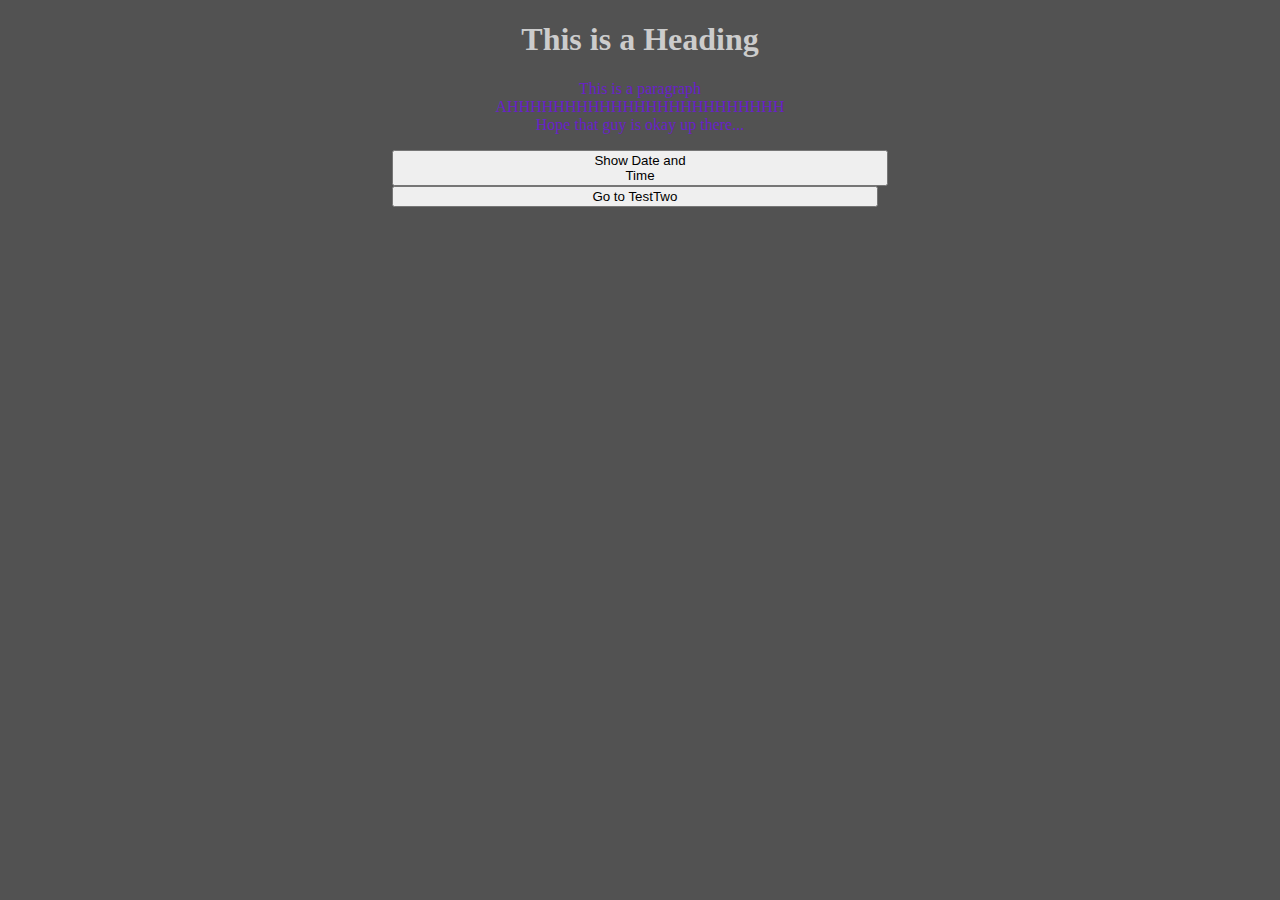
==== index.html @ 92cda499 "Add files via upload" ====
<!DOCTYPE html>
<html lang="en">
<head>

    <script>
        function showDateTime() {
            const currentDateTime = new Date();
            alert("Current Date and Time: " + currentDateTime.toLocaleString());
        }
    </script>

    <style>
        p{
            color: rgb(105, 33, 201);
            text-align: center;
        }
        h1{
            text-align: center;
            color: rgb(204, 204, 204);
        }
        body{
            padding-left: 30%;
            padding-right: 30%;
        }
        button{
            padding-left: 40%;
            padding-right: 40%;
        }
    </style>

    <meta charset="UTF-8">
    <meta name="viewport" content="width=device-width, initial-scale=1.0">
    <title>Home Page</title>
</head>
<body style="background-color: rgb(82, 82, 82);">
    <h1>This is a Heading</h1>
    <p>This is a paragraph<br>AHHHHHHHHHHHHHHHHHHHHHHHH<br>Hope that guy is okay up there...</p>

    <button onclick="showDateTime()">Show Date and Time</button>

    <button onclick="location.href='./aboutMe'">Go to TestTwo</button>
</body>
</html>
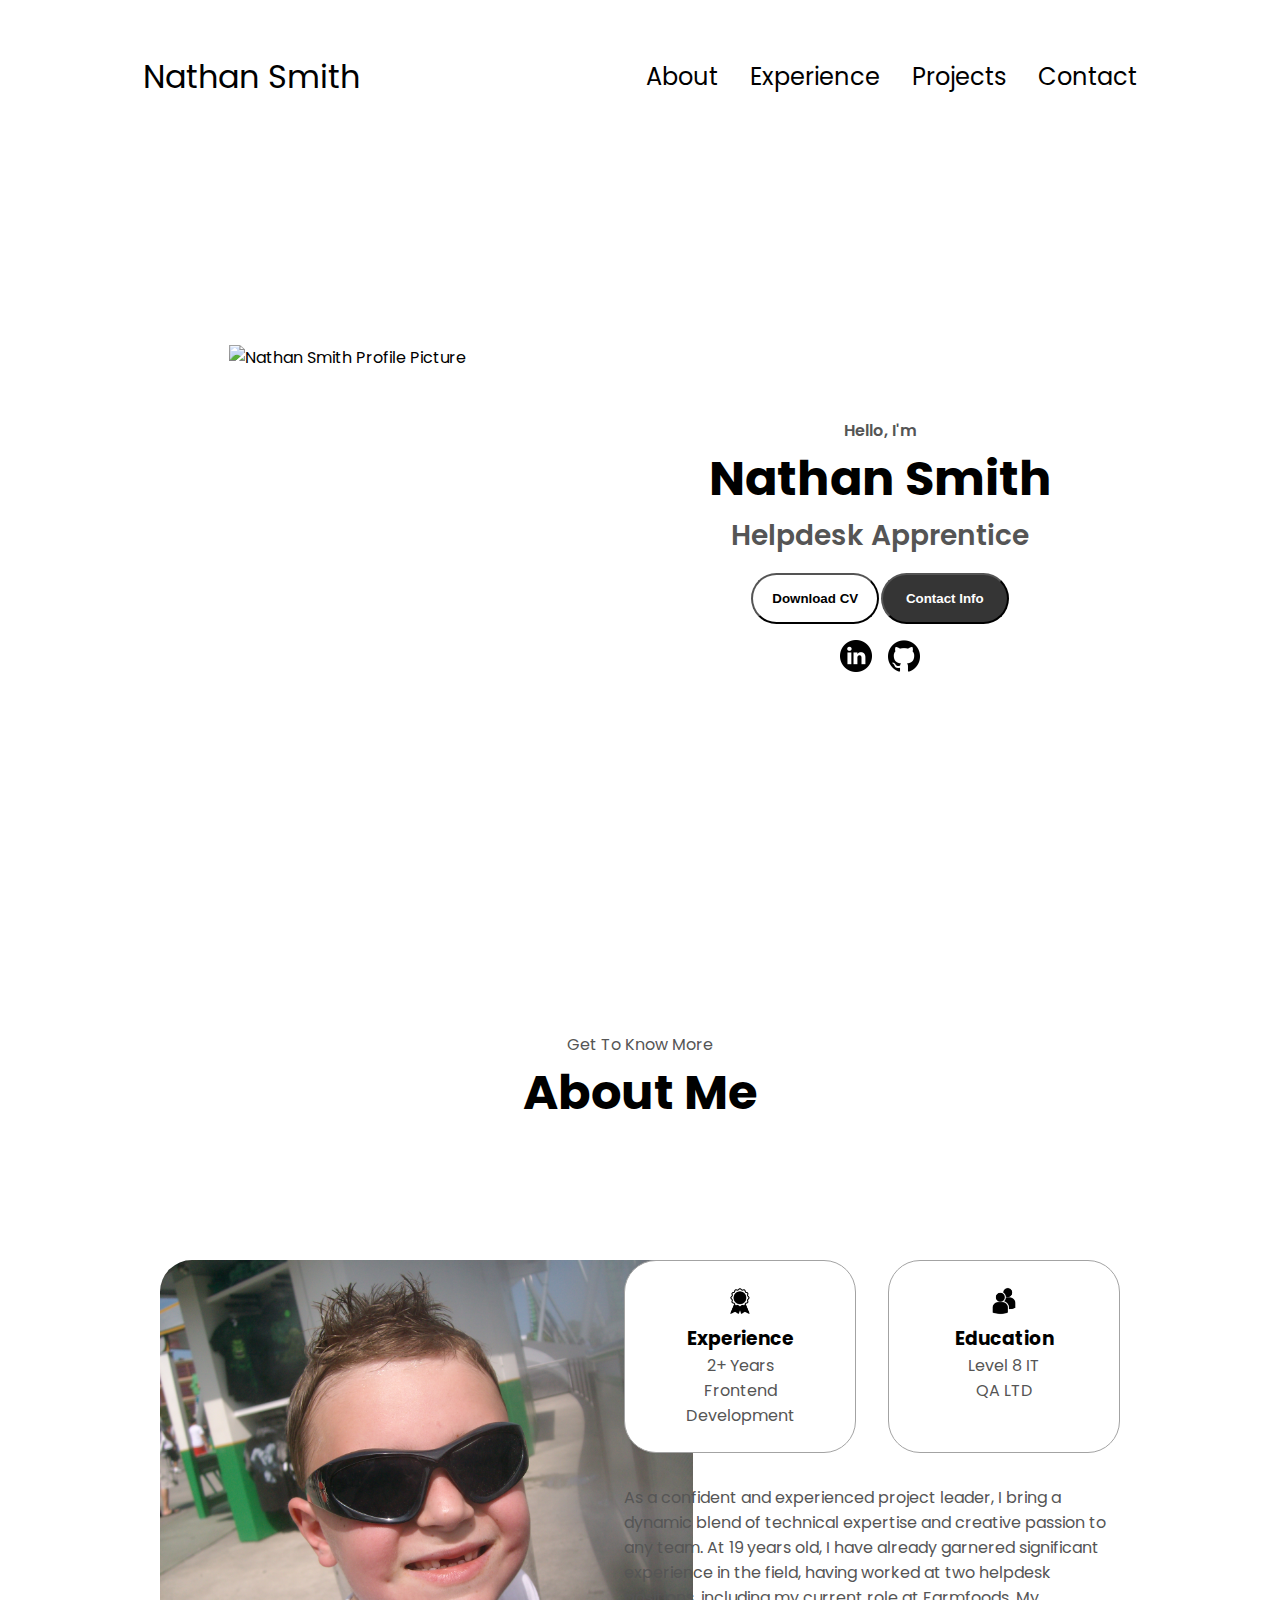
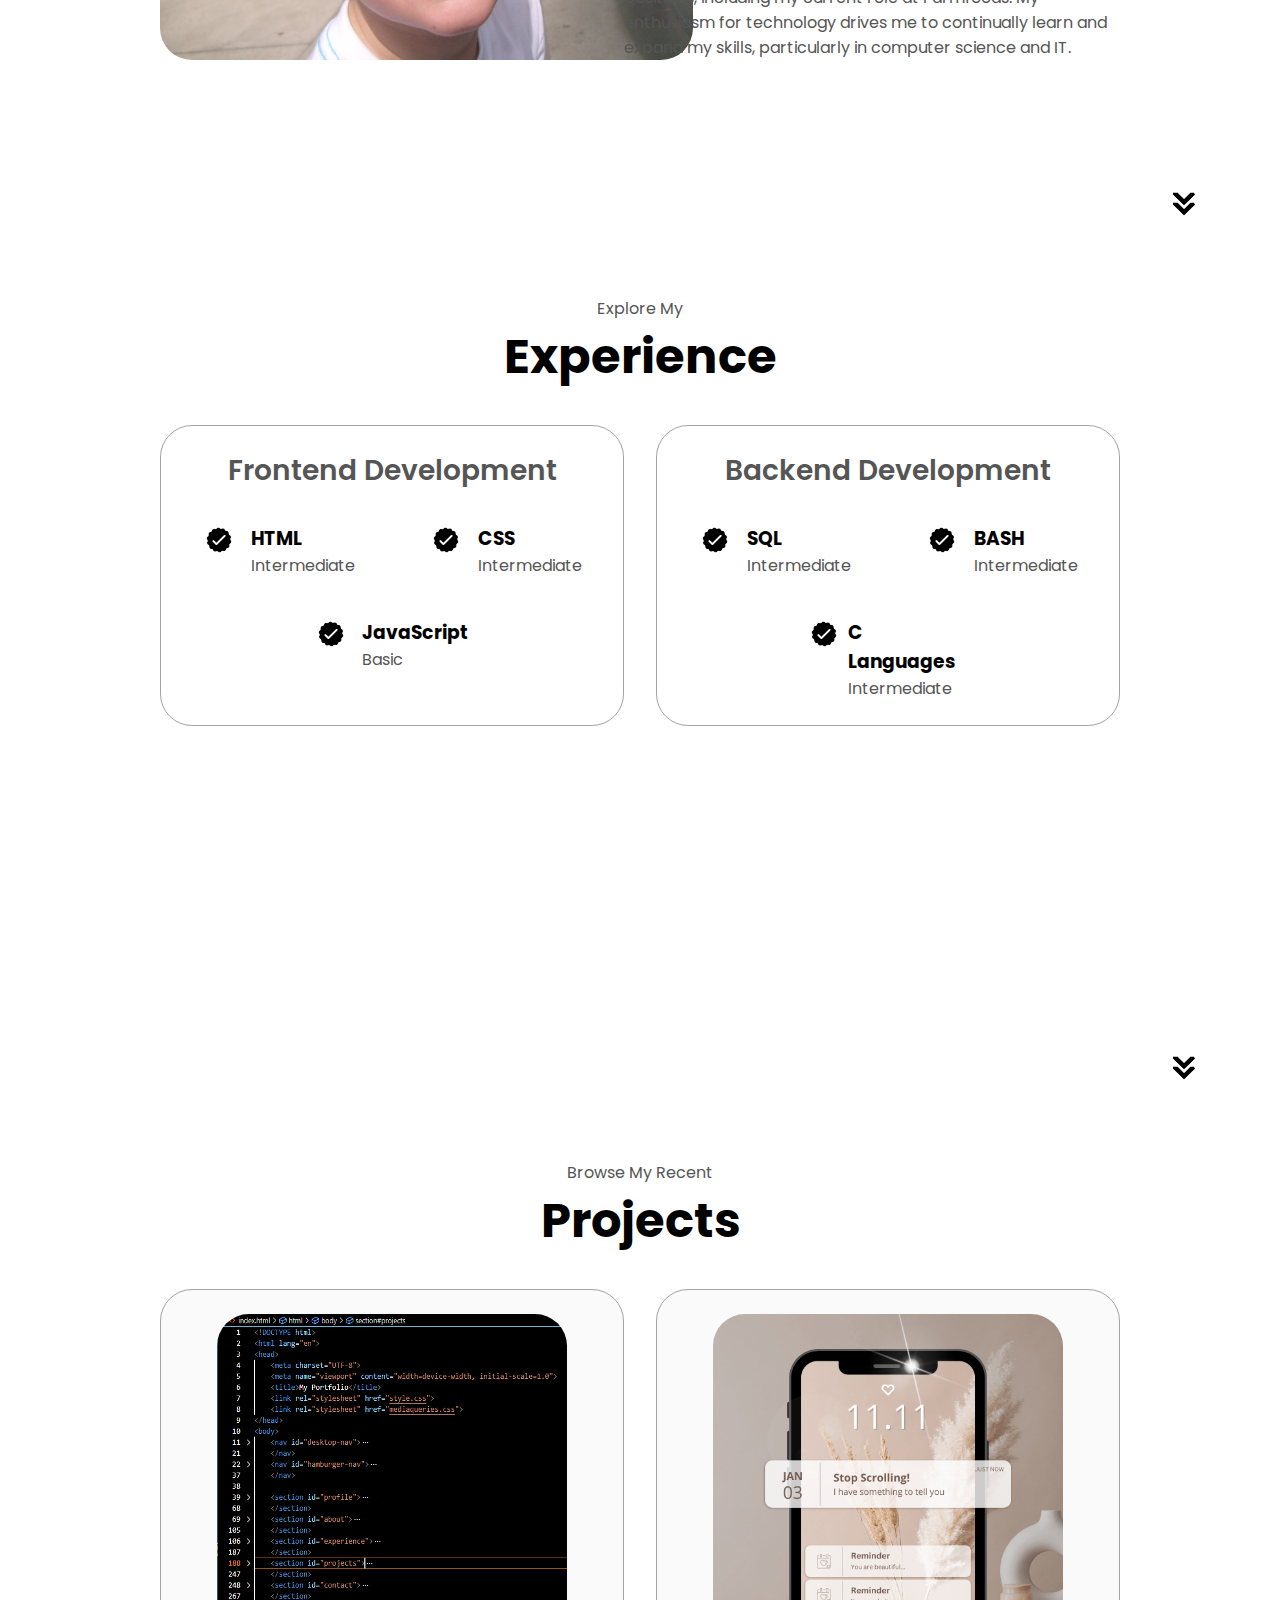
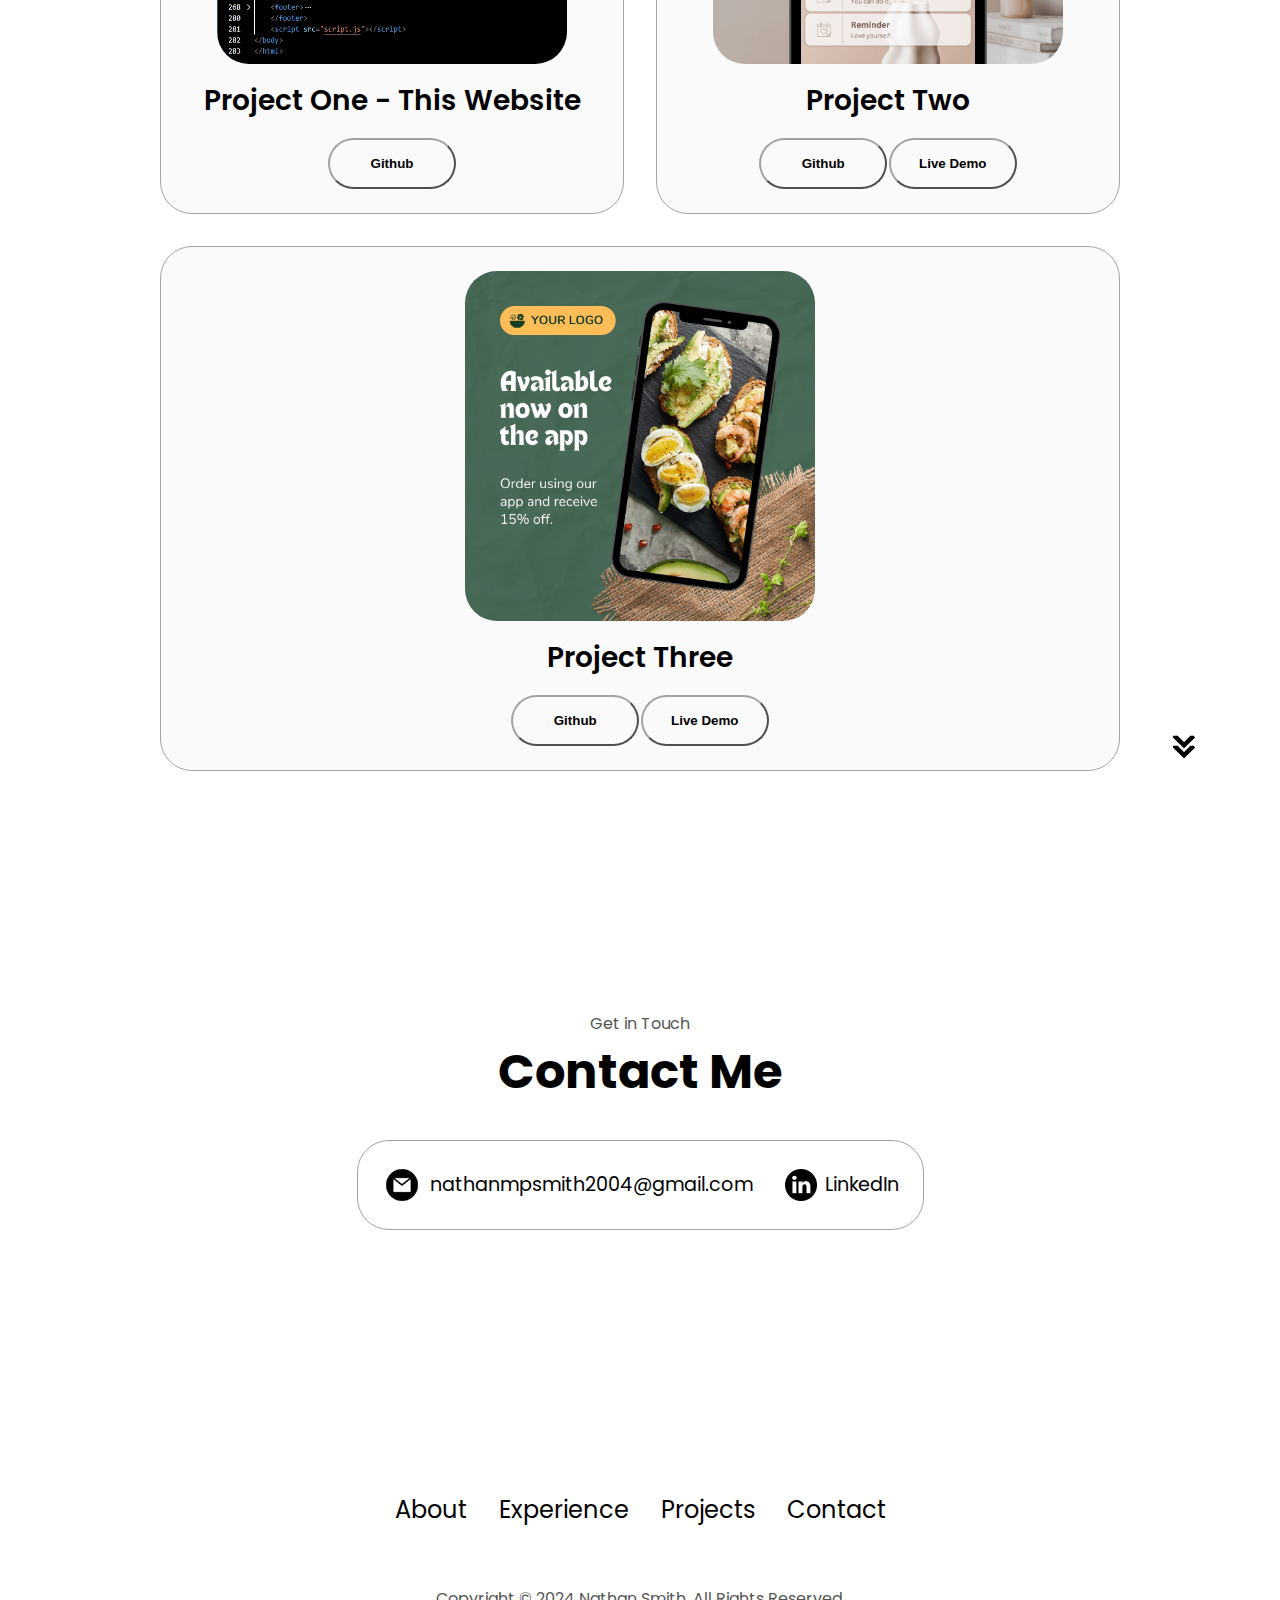
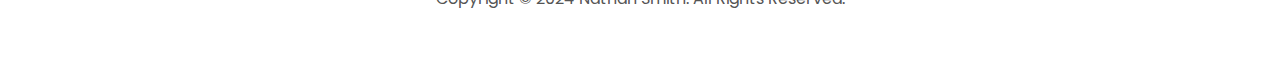
==== commit e9b21141: "New Website Revamp" ====
--- a/index.html
+++ b/index.html
@@ -1,43 +1,283 @@
 <!DOCTYPE html>
 <html lang="en">
 <head>
-
-    <script>
-        function showDateTime() {
-            const currentDateTime = new Date();
-            alert("Current Date and Time: " + currentDateTime.toLocaleString());
-        }
-    </script>
-
-    <style>
-        p{
-            color: rgb(105, 33, 201);
-            text-align: center;
-        }
-        h1{
-            text-align: center;
-            color: rgb(204, 204, 204);
-        }
-        body{
-            padding-left: 30%;
-            padding-right: 30%;
-        }
-        button{
-            padding-left: 40%;
-            padding-right: 40%;
-        }
-    </style>
-
     <meta charset="UTF-8">
     <meta name="viewport" content="width=device-width, initial-scale=1.0">
-    <title>Home Page</title>
+    <title>My Portfolio</title>
+    <link rel="stylesheet" href="style.css">
+    <link rel="stylesheet" href="mediaqueries.css">
 </head>
-<body style="background-color: rgb(82, 82, 82);">
-    <h1>This is a Heading</h1>
-    <p>This is a paragraph<br>AHHHHHHHHHHHHHHHHHHHHHHHH<br>Hope that guy is okay up there...</p>
+<body>
+    <nav id="desktop-nav">
+        <div class="logo">Nathan Smith</div>
+        <div>
+            <ul class="nav-links">
+                <li><a href="#about">About</a></li>
+                <li><a href="#experience">Experience</a></li>
+                <li><a href="#projects">Projects</a></li>
+                <li><a href="#contact">Contact</a></li>
+            </ul>
+        </div>
+    </nav>
+    <nav id="hamburger-nav">
+        <div class="logo">Nathan Smith</div>
+        <div class="hamburger-menu">
+            <div class="hamburger-icon" onclick="toggleMenu()">
+                <span></span>
+                <span></span>
+                <span></span>
+            </div>
+            <div class="menu-links">
+                <li><a href="#about" onclick="toggleMenu()">About</a></li>
+                <li><a href="#experience" onclick="toggleMenu()">Experience</a></li>
+                <li><a href="#projects" onclick="toggleMenu()">Projects</a></li>
+                <li><a href="#contact" onclick="toggleMenu()">Contact</a></li>
+            </div>
+        </div>
+    </nav>
 
-    <button onclick="showDateTime()">Show Date and Time</button>
-
-    <button onclick="location.href='./aboutMe'">Go to TestTwo</button>
+    <section id="profile">
+        <div class="section__pic-container">
+            <img src="./assets/profile-pic.png" alt="Nathan Smith Profile Picture">
+        </div>
+        <div class="section__text">
+            <p class="section__text__p1">Hello, I'm</p>
+            <h1 class="title">Nathan Smith</h1>
+            <p class="section__text__p2">Helpdesk Apprentice</p>
+            <div class="btn-container">
+                <button class="btn btn-color-2" onclick="window.open('./assets/Nathan-Smith_Resume.pdf')">
+                    Download CV
+                </button>
+                <button class="btn btn-color-1" onclick="location.href = './#contact'">
+                    Contact Info
+                </button>
+            </div>
+            <div id="socials-container">
+                <img 
+                src="./assets/linkedin.png" 
+                alt="My LinkedIn profile" 
+                class="icon" 
+                onclick="location.href='https://www.linkedin.com/in/nathan-smith-600644287/'">
+                <img 
+                src="./assets/github.png" 
+                alt="My github profile" 
+                class="icon" 
+                onclick="location.href='https://github.com/Smudge04'">
+            </div>
+        </div>
+    </section>
+    <section id="about">
+        <p class="section__text__p1">Get To Know More</p>
+        <h1 class="title">About Me</h1>
+        <div class="section-container">
+            <div class="section__pic-container">
+                <img 
+                src="./assets/AboutPic.JPG" 
+                alt="Profile Picture"
+                class="about-pic"
+                />
+            </div>
+            <div class="about-details-container">
+                <div class="about-containers">
+                    <div class="details-container">
+                        <img src="./assets/experience.png" 
+                        alt="Experience Icon"
+                        class="icon"
+                        />
+                        <h3>Experience</h3>
+                        <p>2+ Years <br>Frontend Development</p>
+                    </div>
+                    <div class="details-container">
+                        <img src="./assets/education.png" 
+                        alt="Education Icon"
+                        class="icon"
+                        />
+                        <h3>Education</h3>
+                        <p>Level 8 IT <br>QA LTD</p>
+                    </div>
+                    <div class="text-container">
+                        <p>As a confident and experienced project leader, I bring a dynamic blend of technical expertise and creative passion to any team. At 19 years old, I have already garnered significant experience in the field, having worked at two helpdesk positions, including my current role at Farmfoods. My enthusiasm for technology drives me to continually learn and expand my skills, particularly in computer science and IT.</p>
+                    </div>
+                </div>
+            </div>
+        </div>
+        <img src="./assets/arrow.png" alt="Arrow Icon" class="icon arrow" onclick="location.href='./#experience'">
+    </section>
+    <section id="experience">
+        <p class="section__text__p1">Explore My</p>
+        <h1 class="title">Experience</h1>
+        <div class="experience-details-container">
+            <div class="about-containers">
+                <div class="details-container">
+                    <h2 class="experience-sub-title">Frontend Development</h2>
+                    <div class="article-container">
+                        <article>
+                            <img src="./assets/checkmark.png" 
+                            alt="Experience Icon"
+                            class="icon"
+                            />
+                            <div>
+                                <h3>HTML</h3>
+                                <p>Intermediate</p>
+                            </div>
+                        </article>
+                        <article>
+                            <img src="./assets/checkmark.png" 
+                            alt="Experience Icon"
+                            class="icon"
+                            />
+                            <div>
+                                <h3>CSS</h3>
+                                <p>Intermediate</p>
+                            </div>
+                        </article>
+                        <article>
+                            <img src="./assets/checkmark.png" 
+                            alt="Experience Icon"
+                            class="icon"
+                            />
+                            <div>
+                                <h3>JavaScript</h3>
+                                <p>Basic</p>
+                            </div>
+                        </article>
+                    </div>
+                </div>
+                <div class="details-container">
+                    <h2 class="experience-sub-title">Backend Development</h2>
+                    <div class="article-container">
+                        <article>
+                            <img src="./assets/checkmark.png" 
+                            alt="Experience Icon"
+                            class="icon"
+                            />
+                            <div>
+                                <h3>SQL</h3>
+                                <p>Intermediate</p>
+                            </div>
+                        </article>
+                        <article>
+                            <img src="./assets/checkmark.png" 
+                            alt="Experience Icon"
+                            class="icon"
+                            />
+                            <div>
+                                <h3>BASH</h3>
+                                <p>Intermediate</p>
+                            </div>
+                        </article>
+                        <article>
+                            <img src="./assets/checkmark.png" 
+                            alt="Experience Icon"
+                            class="icon"
+                            />
+                            <div>
+                                <h3>C Languages</h3>
+                                <p>Intermediate</p>
+                            </div>
+                        </article>
+                    </div>
+                </div>
+            </div>
+        </div>
+        <img src="./assets/arrow.png" 
+        alt="Arrow Icon" 
+        class="icon arrow" 
+        onclick="location.href='./#projects'">
+    </section>
+    <section id="projects">
+        <p class="section__text__p1">Browse My Recent</p>
+        <h1 class="title">Projects</h1>
+        <div class="experience-details-container">
+            <div class="about-containers">
+                <div class="details-container color-container">
+                <div class="article-container">
+                    <img 
+                    src="./assets/Website_Sections.png" 
+                    alt="Project 1"
+                    class="project-img"
+                    />
+                </div>
+                <h2 class="experience-sub-title project-title">Project One - This Website</h2>
+                <div class="btn-container">
+                    <button class="btn btn-color-2 project-btn" onclick="location.href='https://github.com/Smudge04/NathanSmith.github.io'">
+                        Github
+                    </button>
+                </div>
+                </div>
+                <div class="details-container color-container">
+                <div class="article-container">
+                    <img 
+                    src="./assets/project-2.png" 
+                    alt="Project 1"
+                    class="project-img"
+                    />
+                </div>
+                <h2 class="experience-sub-title project-title">Project Two</h2>
+                <div class="btn-container">
+                    <button class="btn btn-color-2 project-btn" onclick="location.href='https://github.com'">
+                        Github
+                    </button>
+                    <button class="btn btn-color-2 project-btn" onclick="location.href='https://github.com'">
+                        Live Demo
+                    </button>
+                </div>
+                </div>
+                <div class="details-container color-container">
+                <div class="article-container">
+                    <img 
+                    src="./assets/project-3.png" 
+                    alt="Project 1"
+                    class="project-img"
+                    />
+                </div>
+                <h2 class="experience-sub-title project-title">Project Three</h2>
+                <div class="btn-container">
+                    <button class="btn btn-color-2 project-btn" onclick="location.href='https://github.com'">
+                        Github
+                    </button>
+                    <button class="btn btn-color-2 project-btn" onclick="location.href='https://github.com'">
+                        Live Demo
+                    </button>
+                </div>
+                </div>
+            </div>
+        </div>
+        <img src="./assets/arrow.png" alt="Arrow Icon" class="icon arrow" onclick="location.href='./#contact'">
+    </section>
+    <section id="contact">
+        <p class="section__text__p1">Get in Touch</p>
+        <h1 class="title">Contact Me</h1>
+        <div class="contact-info-upper-container">
+            <div class="contact-info-container">
+                <img src="./assets/email.png" 
+                alt="Email Icon" 
+                class="icon contact-icon email-icon"
+                />
+                <p><a href="mailto@nathanmpsmith2004@gmail.com">nathanmpsmith2004@gmail.com</a></p>
+            </div>
+            <div class="contact-info-container">
+                <img src="./assets/linkedin.png" 
+                alt="LinkedIn Icon" 
+                class="icon contact-icon"
+                />
+                <p><a href="https://www.linkedin.com/in/nathan-smith-600644287/">LinkedIn</a></p>
+            </div>
+        </div>
+    </section>
+    <footer>
+        <nav>
+            <div class="nav-links-container">
+                <ul class="nav-links">
+                    <li><a href="#about">About</a></li>
+                    <li><a href="#experience">Experience</a></li>
+                    <li><a href="#projects">Projects</a></li>
+                    <li><a href="#contact">Contact</a></li>
+                </ul>
+            </div>
+        </nav>
+        <p>Copyright &#169; 2024 Nathan Smith. All Rights Reserved.</p>
+    </footer>
+    <script src="script.js"></script>
 </body>
 </html>--- a/style.css
+++ b/style.css
@@ -0,0 +1,428 @@
+/* GENERAL */
+
+@import url('https://fonts.googleapis.com/css2?family=Poppins:wght@300;400;500;600&display=swap');
+
+* {
+    margin: 0;
+    padding: 0;
+}
+
+body{
+    font-family: "Poppins", sans-serif;
+}
+
+html{
+    scroll-behavior: smooth;
+}
+
+p {
+    color: rgb(85, 85, 85);
+}
+
+/* TRANSITION */
+
+a, .btn {
+    transition: all 300ms ease;
+}
+
+/* DESKTOP NAV */
+
+nav, .nav-links {
+    display: flex;
+}
+
+nav {
+    justify-content: space-around;
+    align-items: center;
+    height: 17vh;
+}
+
+.nav-links {
+    gap: 2rem;
+    list-style: none;
+    font-size: 1.5rem;
+}
+
+a {
+    color: black;
+    text-decoration: none;
+    text-decoration-color: white;
+}
+
+a:hover {
+    color: grey;
+    text-decoration: underline;
+    text-underline-offset: 1rem;
+    text-decoration-color: rgb(181, 181, 181);
+}
+
+.logo {
+    font-size: 2rem;
+}
+
+.logo:hover{
+    cursor: default;
+}
+
+/* HAMBURGER MENU */
+
+#hamburger-nav {
+    display: none;
+}
+
+.hamburger-menu {
+    position: relative;
+    display: inline-block;
+}
+
+.hamburger-icon {
+    display: flex;
+    flex-direction: column;
+    justify-content: space-between;
+    height: 24px;
+    width: 30px;
+    cursor: pointer;
+}
+
+.hamburger-icon span {
+    width: 100%;
+    height: 2px;
+    background-color: black;
+    transition: all 0.3 ease-in-out;
+}
+
+.menu-links {
+    position: absolute;
+    top: 100%;
+    right: 0%;
+    background-color: white;
+    width: fit-content;
+    max-height: 0;
+    overflow: hidden;
+    transition: all;
+    transition: all 0.3 ease-in-out;
+}
+
+.menu-links a {
+    display: block;
+    padding: 10px;
+    text-align: center;
+    font-size: 1.5rem;
+    color: black;
+    text-decoration: none;
+    transition: all 0.3 ease-in-out;
+}
+
+.menu-links li {
+    list-style: none;
+}
+
+.menu-links.open {
+    max-height: 300px;
+}
+
+.hamburger-icon.open span:first-child {
+    transform: rotate(45deg) translate(10px, 5px);
+}
+
+.hamburger-icon.open span:nth-child(2) {
+    opacity: 0;
+}
+
+.hamburger-icon.open span:last-child {
+    transform: rotate(-45deg) translate(10px, -5px);
+}
+
+.hamburger-icon span:first-child {
+    transform: none;
+}
+.hamburger-icon span:first-child {
+    opacity: 1;
+}
+.hamburger-icon span:first-child {
+    transform: none;
+}
+
+/* SECTIONS */
+
+section {
+    padding-top: 4vh;
+    height: 96vh;
+    margin: 0 10rem;
+    box-sizing: border-box;
+    min-height: fit-content;
+}
+
+.section-container {
+    display: flex;
+}
+
+/* PROFILE SECTION */
+
+#profile {
+    display: flex;
+    justify-content: center;
+    gap: 5rem;
+    height: 80vh;
+}
+
+.section__pic-container{
+    display: flex;
+    height: 400px;
+    width: 400px;
+    margin: auto 0;
+}
+
+.section__text {
+    align-self: center;
+    text-align: center;
+}
+
+.section__text p {
+    font-weight: 600;
+}
+
+.section__text__p1 {
+    text-align: center;
+}
+.section__text__p2 {
+    font-size: 1.75rem;
+    margin-bottom: 1rem;
+}
+
+.title {
+    font-size: 3rem;
+    text-align: center;
+}
+
+#socials-container {
+    display: flex;
+    justify-content: center;
+    margin-top: 1rem;
+    gap: 1rem;
+}
+
+/* ICONS */
+
+.icon {
+    cursor: pointer;
+    height: 2rem;
+}
+
+/* BUTTONS */
+
+.btn-container {
+    display: flex;
+    justify-content: center;
+    gap: 1rem;
+}
+
+.btn {
+    font-weight: 600;
+    transition: all 300ms ease;
+    padding: 1rem;
+    width: 8rem;
+    border-radius: 2rem;
+}
+
+.btn-color-1, 
+.btn-color-2 {
+    border: rgb(53, 53, 53) 0.1rem-solid;
+}
+
+.btn-color-1:hover, 
+.btn-color-2:hover {
+    cursor: pointer;
+}
+
+.btn-color-1, 
+.btn-color-2:hover {
+    background: rgb(53, 53, 53);
+    color: white;
+}
+
+.btn-color-1:hover {
+    background: rgb(0, 0, 0);
+}
+
+.btn-color-2{
+    background: none;
+}
+
+.btn-color-2:hover {
+    border: rgb(255, 255, 255) 0.1rem solid;
+}
+
+.btn-container {
+    gap: 0.1rem;
+}
+
+/* ABOUT SECTION */
+
+#about {
+    position: relative;
+}
+
+.about-containers {
+    gap: 2rem;
+    margin-bottom: 2rem;
+    margin-top: 2rem;
+}
+
+.about-details-container {
+    justify-content: center;
+    flex-direction: column;
+}
+
+.about-containers, 
+.about-details-container{
+    display: flex;
+}
+
+.about-pic {
+    border-radius: 2rem;
+}
+
+.arrow {
+    position: absolute;
+    right: -5rem;
+    bottom: 2.5rem;
+}
+
+.details-container {
+    padding: 1.5rem;
+    flex: 1;
+    background: white;
+    border-radius: 2rem;
+    border: rgb(53, 53, 53) 0.1rem solid;
+    border-color: rgb(163, 163, 163);
+    text-align: center;
+}
+
+.section-container {
+    gap: 4rem;
+    height: 80%;
+}
+
+.section__pic-container {
+    height: 400px;
+    width: 400px;
+    margin: auto 0;
+}
+
+/* EXPERIENCE SECTION */
+
+#experience {
+    position: relative;
+}
+
+.experience-sub-title {
+    color: rgb(85, 85, 85);
+    font-weight: 600;
+    font-size: 1.75rem;
+    margin-bottom: 2rem;
+}
+
+.experience-details-container {
+    display: flex;
+    justify-content: center;
+    flex-direction: column;
+}
+
+.article-container {
+    display: flex;
+    text-align: initial;
+    flex-wrap: wrap;
+    flex-direction: row;
+    gap: 2.5rem;
+    justify-content: space-around;
+}
+
+article {
+    display: flex;
+    width: 10rem;
+    justify-content: space-around;
+    gap: 0.5rem;
+}
+
+article .icon {
+    cursor: default;
+}
+
+/* PROJECTS SECTION */
+
+#projects {
+    position: relative;
+}
+
+.color-container {
+    border-color: rgb(163, 163, 163);
+    background: rgb(250, 250, 250);
+}
+
+.project-img {
+    border-radius: 2rem;
+    width: 350px;
+    height: 350px;
+}
+
+.project-title {
+    margin: 1rem;
+    color: black;
+}
+
+.project-btn {
+    color: black;
+    border-color: rgb(163, 163, 163);
+}
+
+/* CONTACT */
+
+#contact {
+    display: flex;
+    justify-content: center;
+    flex-direction: column;
+    height: 70vh;
+}
+
+.contact-info-upper-container {
+    display: flex;
+    justify-content: center;
+    border-radius: 2rem;
+    border: rgb(53, 53, 53) 0.1rem solid;
+    border-color: rgb(163, 163, 163);
+    background: (250, 250, 250);
+    margin: 2rem auto;
+    padding: 0.5rem;
+}
+
+.contact-info-container {
+    display: flex;
+    align-items: center;
+    justify-content: center;
+    gap: 0.5rem;
+    margin: 1rem;
+}
+
+.contact-info-container p {
+    font-size: larger;
+}
+
+.contact-icon {
+    cursor: default;
+}
+
+.email-icon {
+    height: 2.5rem;
+}
+
+/* FOOTER SECTION */
+
+footer {
+    height: 26vh;
+    margin: 0 1rem;
+}
+
+footer p {
+    text-align: center;
+}--- a/mediaqueries.css
+++ b/mediaqueries.css
@@ -0,0 +1,95 @@
+@media screen and (max-width: 1400px) {
+    #profile {
+        height: 83vh;
+        margin-bottom: 6rem;
+    }
+    .about-containers {
+        flex-wrap: wrap;
+    }
+}
+
+
+@media screen and (max-width: 1200px) {
+    #desktop-nav {
+        display: none;
+    }
+    #hamburger-nav {
+        display: flex;
+    }
+    #experience, .experience-details-container {
+        margin-top: 2rem;
+    }
+    #profile, .section-container {
+        display: block;
+    }
+    .arrow {
+        display: none;
+    }
+    section, .section-container {
+        height: fit-content;
+    }
+    section {
+        margin: 0 5%;
+    }
+    .section__pic-container {
+        width: 275px;
+        height: 275px;
+        margin: 0 auto 2rem;
+    }
+    .about-containers {
+        margin-top: 0;
+    }
+}
+
+@media screen and (max-width: 600px) {
+    #contact,
+    footer {
+        height: 40vh;
+    }
+    #profile {
+        height: 83vh;
+    }
+    article {
+        font-size: 1rem;
+    }
+    footer nav {
+        height: fit-content;
+        margin-bottom: 2rem;
+    }
+    .about-containers,
+    .contact-info-upper-container,
+    .btn-container {
+        flex-wrap: wrap;
+    }
+    .contact-info-container {
+        margin: 0;
+    }
+    .contact-info.container p, .nav-links li a {
+        font-size: 1rem;
+    }
+    .experience-sub-title {
+        font-size: 1.25rem;
+    }
+    .logo {
+        font-size: 1.5rem;
+    }
+    .nav-links {
+        flex-direction: column;
+        gap: 0.5rem;
+        text-align: center;
+    }
+    .section__pic-container {
+        width: auto;
+        height: 46vw;
+        justify-content: center;
+    }
+    .section__text__p2 {
+        font-size: 1.25rem;
+    }
+    .title {
+        font-size: 2rem;
+    }
+    .text-container {
+        text-align: justify;
+    }
+}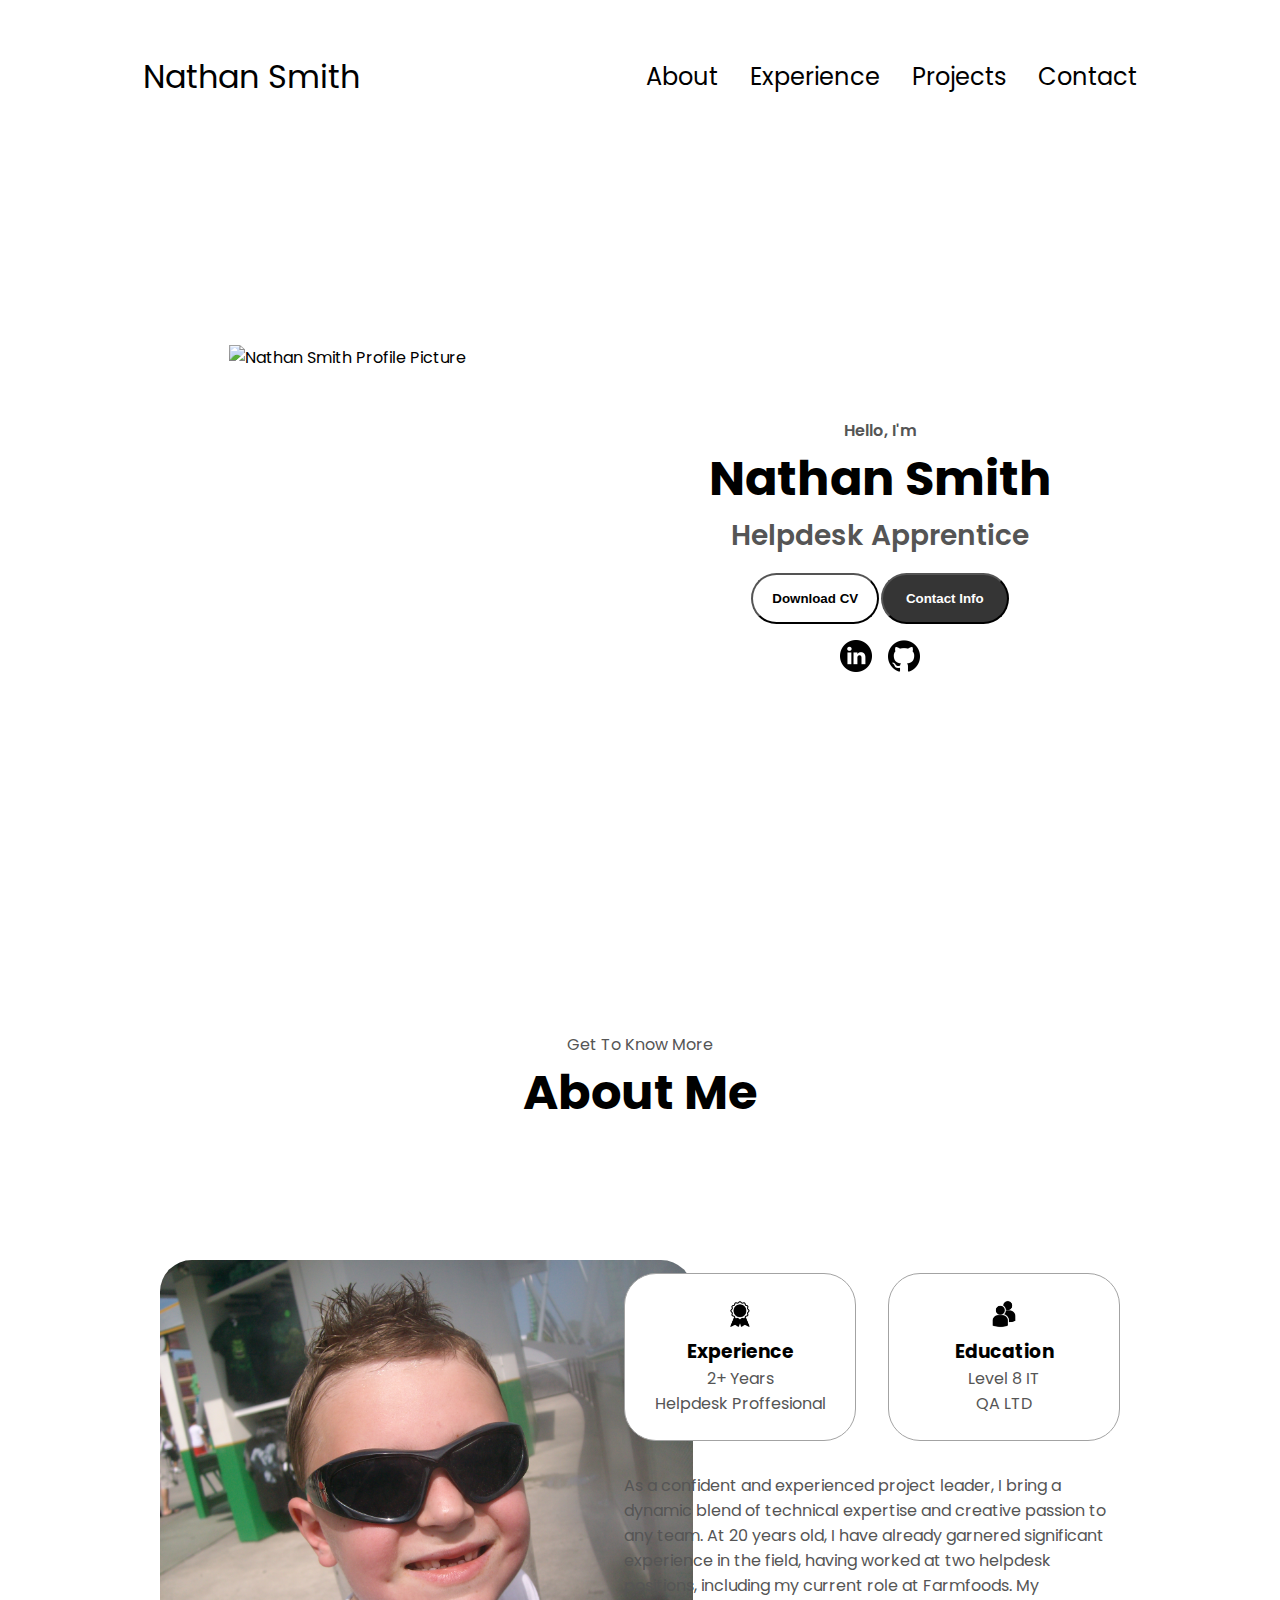
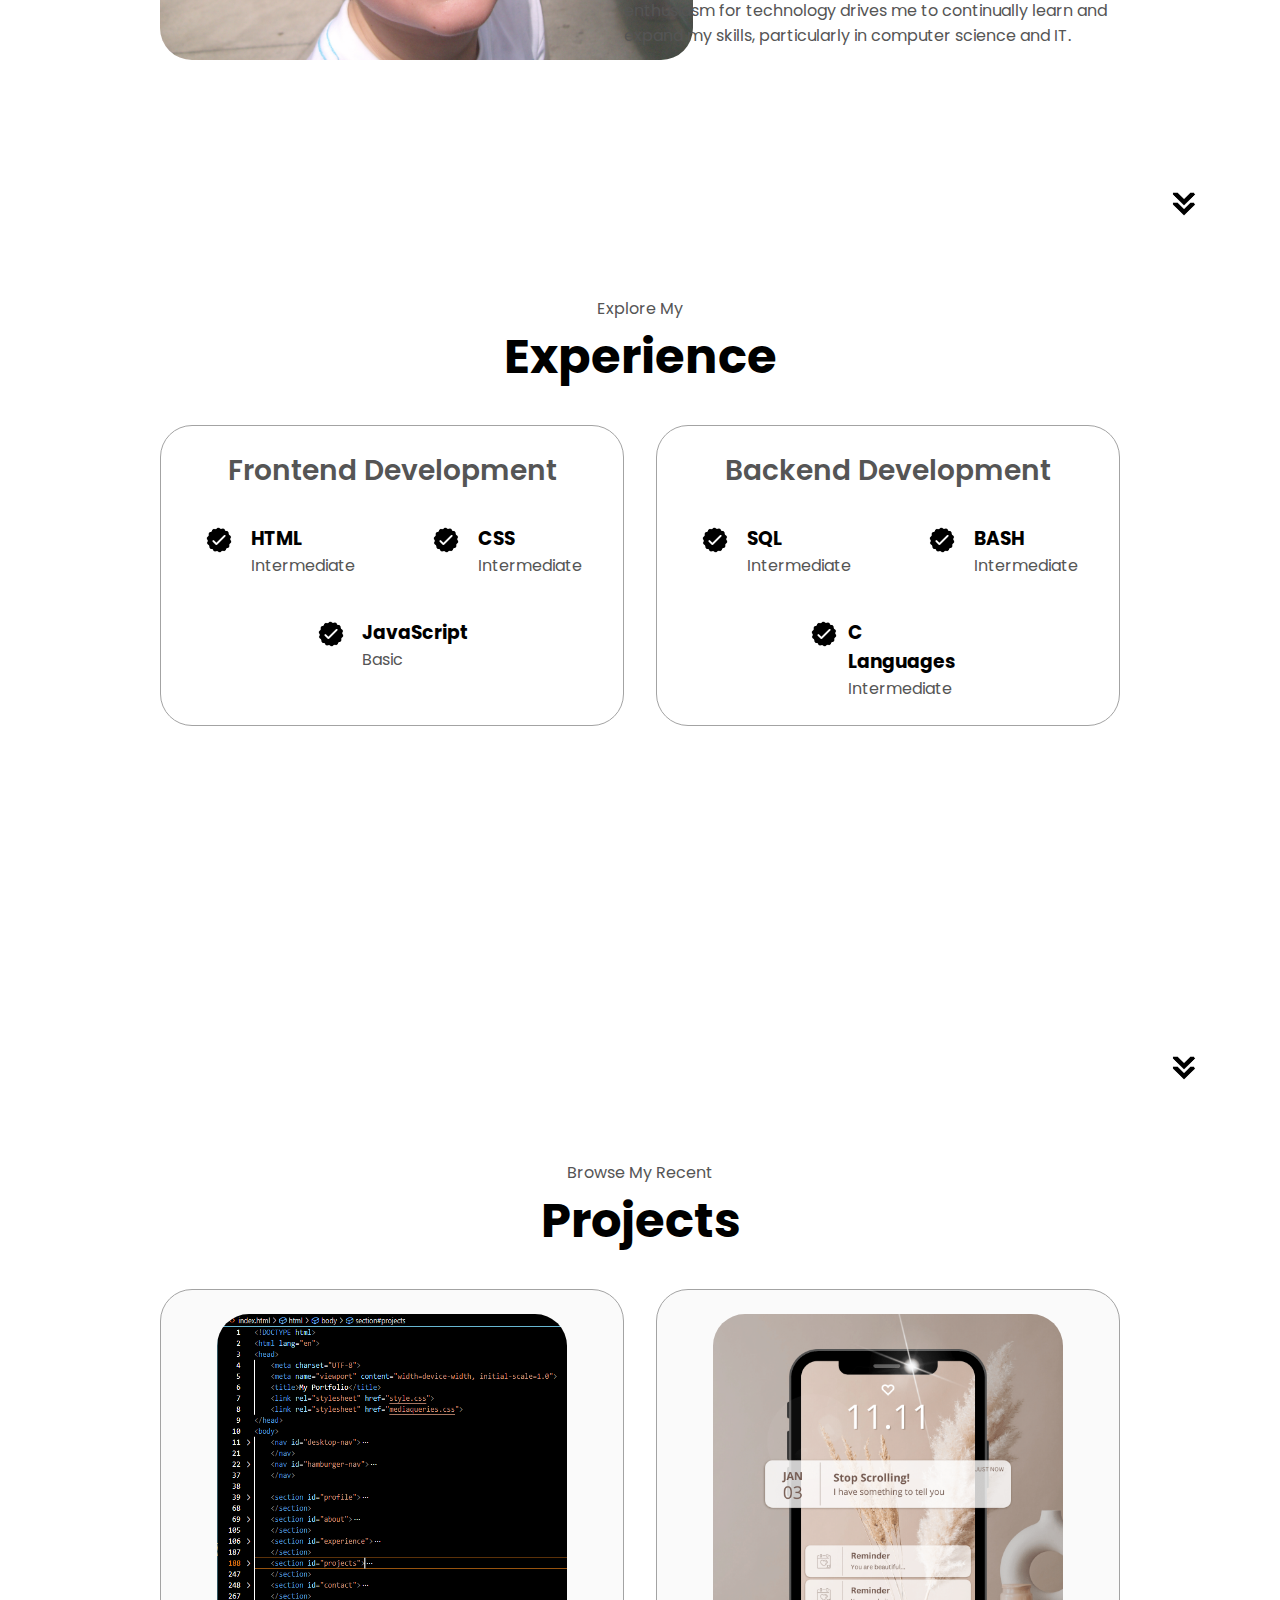
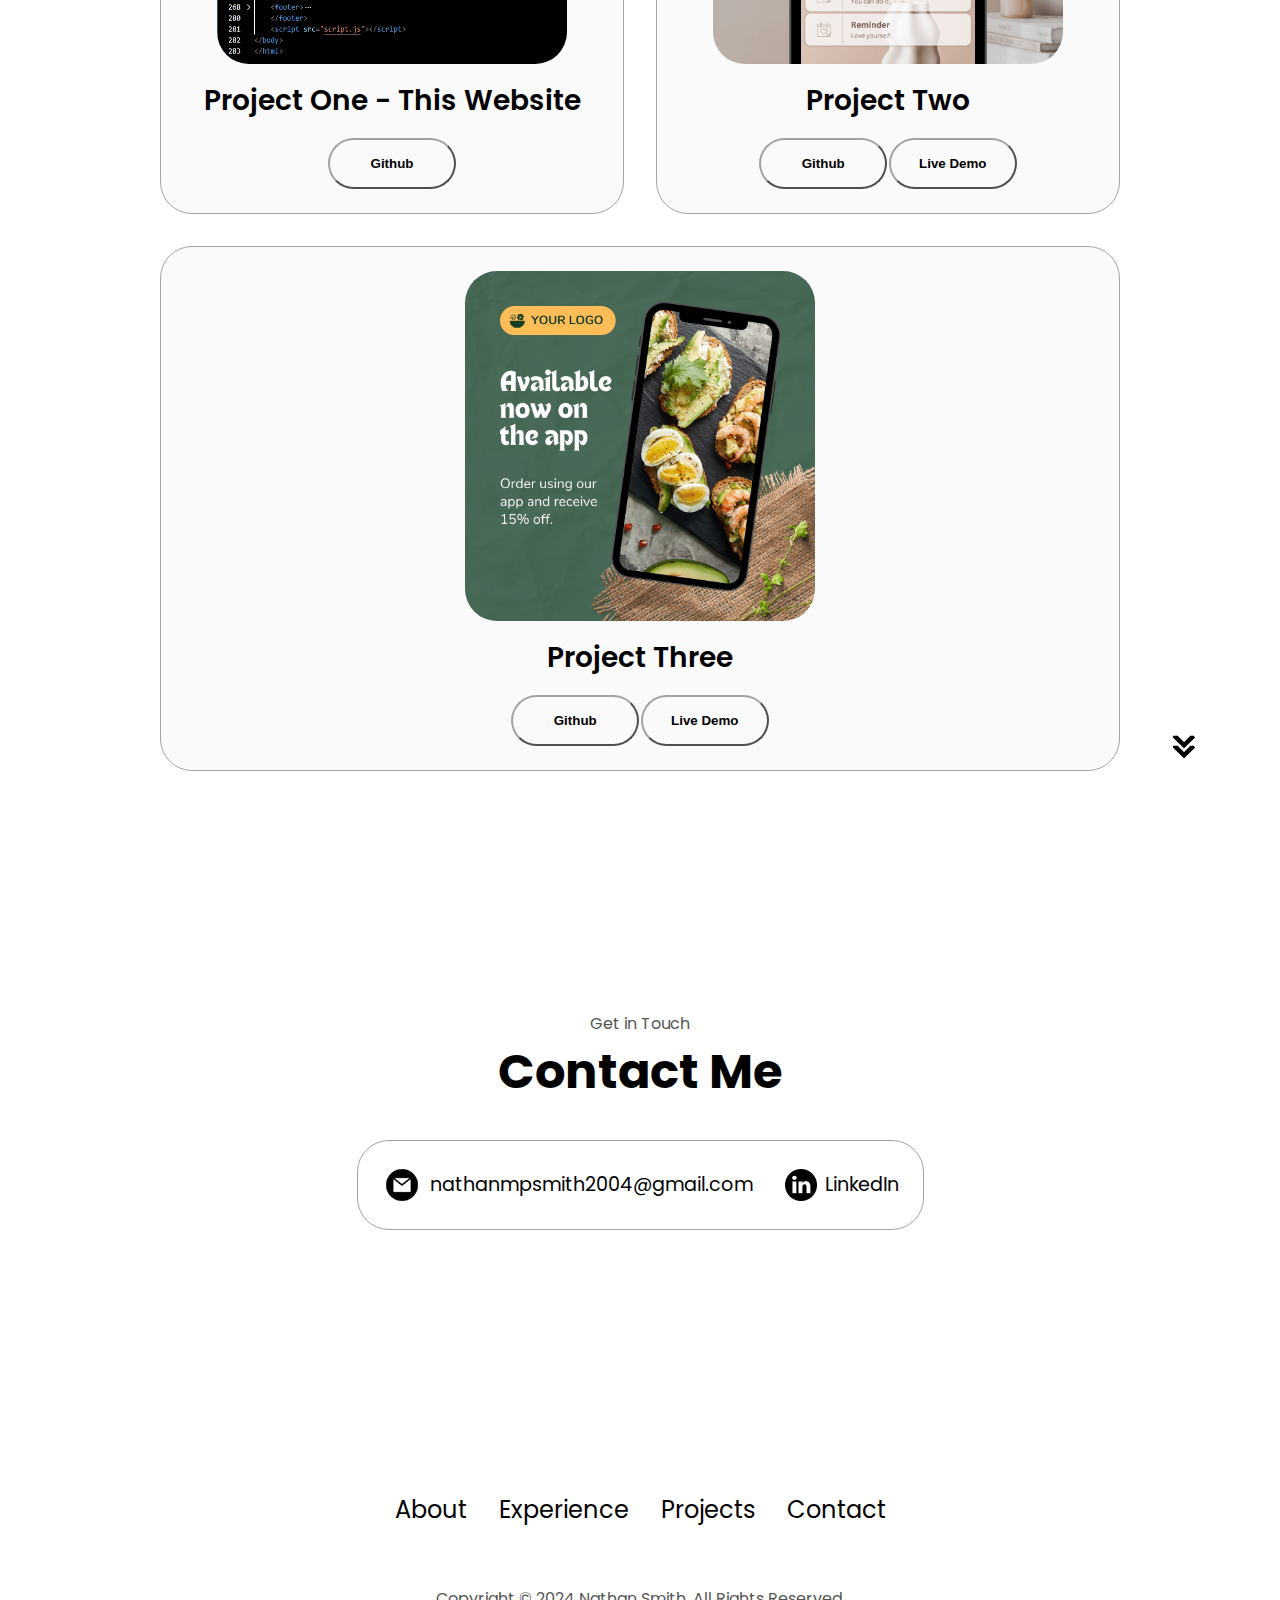
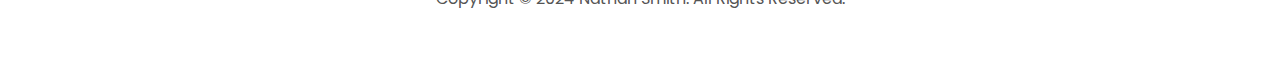
==== commit 378abe0e: "Update index.html" ====
--- a/index.html
+++ b/index.html
@@ -85,7 +85,7 @@
                         class="icon"
                         />
                         <h3>Experience</h3>
-                        <p>2+ Years <br>Frontend Development</p>
+                        <p>2+ Years <br>Helpdesk Proffesional</p>
                     </div>
                     <div class="details-container">
                         <img src="./assets/education.png" 
@@ -96,7 +96,7 @@
                         <p>Level 8 IT <br>QA LTD</p>
                     </div>
                     <div class="text-container">
-                        <p>As a confident and experienced project leader, I bring a dynamic blend of technical expertise and creative passion to any team. At 19 years old, I have already garnered significant experience in the field, having worked at two helpdesk positions, including my current role at Farmfoods. My enthusiasm for technology drives me to continually learn and expand my skills, particularly in computer science and IT.</p>
+                        <p>As a confident and experienced project leader, I bring a dynamic blend of technical expertise and creative passion to any team. At 20 years old, I have already garnered significant experience in the field, having worked at two helpdesk positions, including my current role at Farmfoods. My enthusiasm for technology drives me to continually learn and expand my skills, particularly in computer science and IT.</p>
                     </div>
                 </div>
             </div>
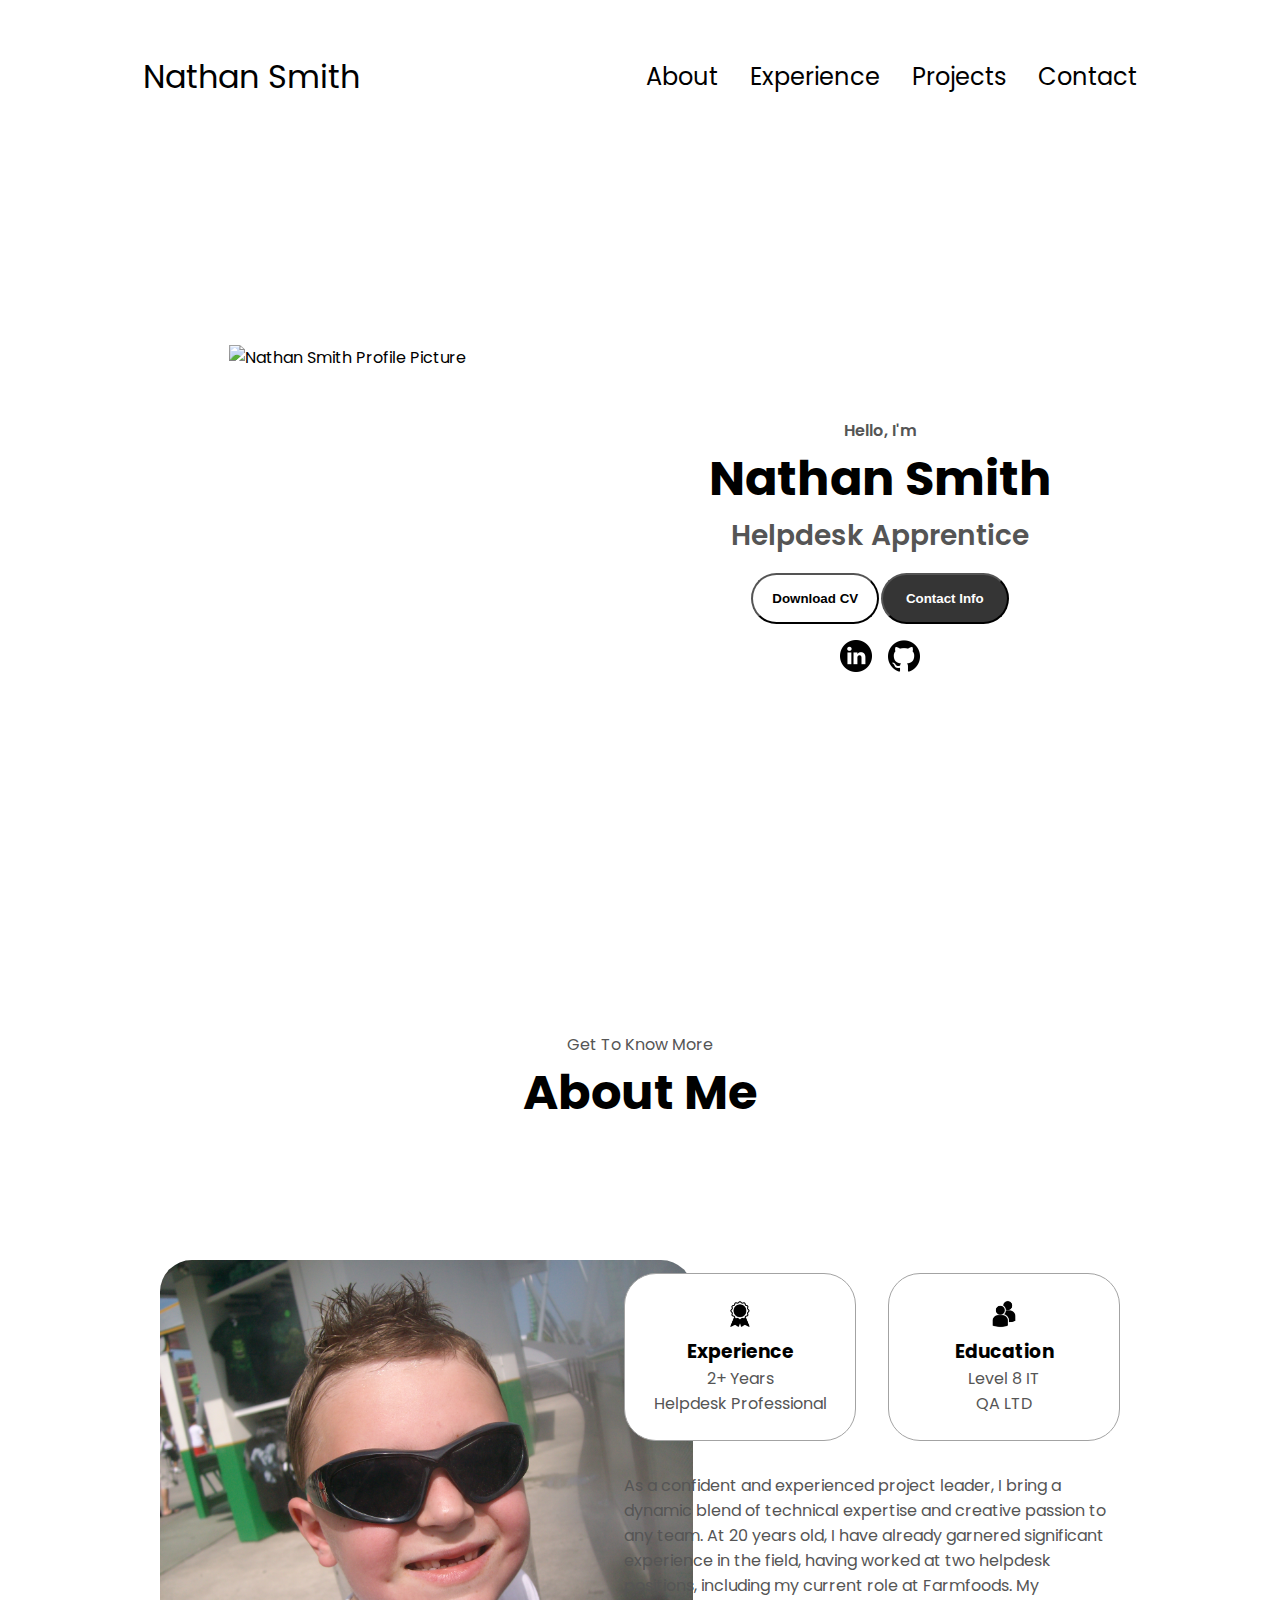
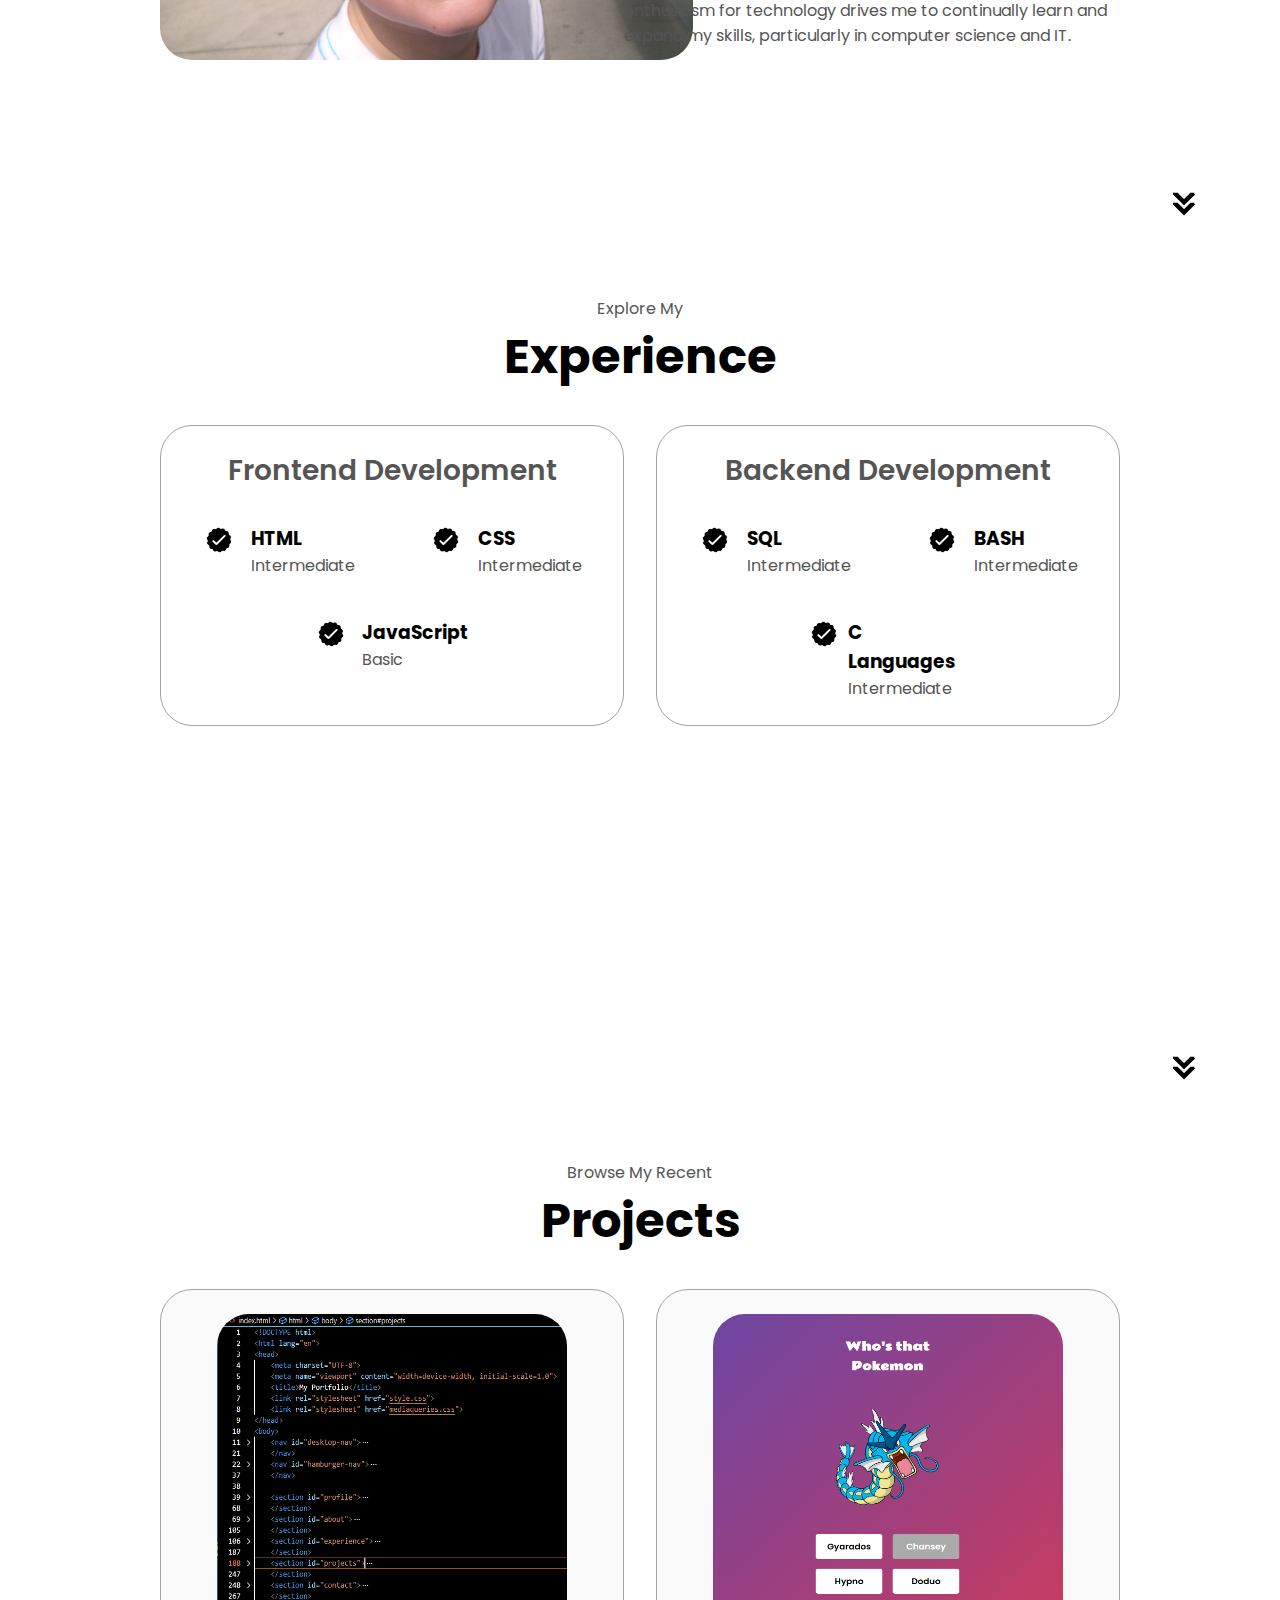
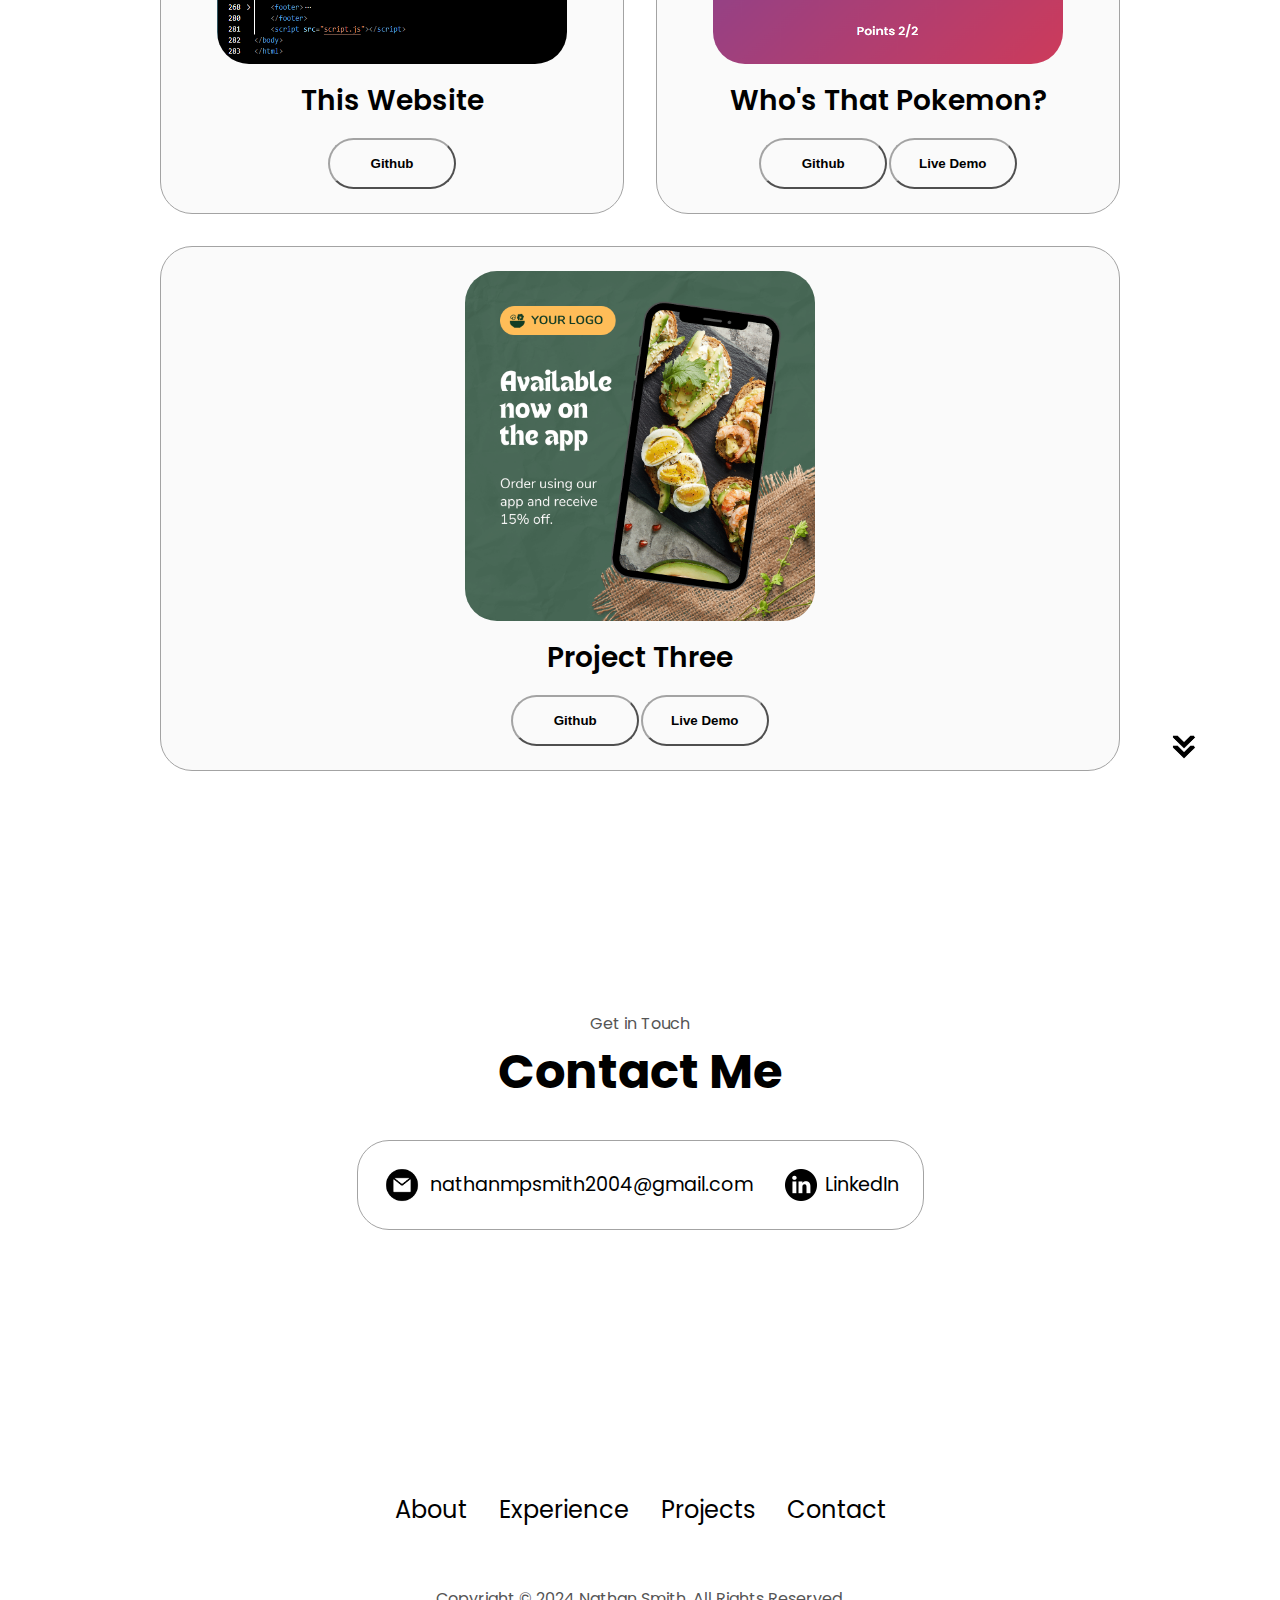
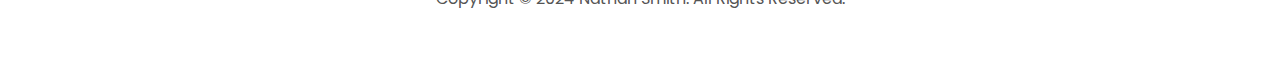
==== commit b44b2df0: "Added New Project" ====
--- a/index.html
+++ b/index.html
@@ -1,283 +1,385 @@
 <!DOCTYPE html>
 <html lang="en">
-<head>
-    <meta charset="UTF-8">
-    <meta name="viewport" content="width=device-width, initial-scale=1.0">
-    <title>My Portfolio</title>
-    <link rel="stylesheet" href="style.css">
-    <link rel="stylesheet" href="mediaqueries.css">
-</head>
-<body>
-    <nav id="desktop-nav">
-        <div class="logo">Nathan Smith</div>
-        <div>
-            <ul class="nav-links">
-                <li><a href="#about">About</a></li>
-                <li><a href="#experience">Experience</a></li>
-                <li><a href="#projects">Projects</a></li>
-                <li><a href="#contact">Contact</a></li>
-            </ul>
-        </div>
-    </nav>
-    <nav id="hamburger-nav">
-        <div class="logo">Nathan Smith</div>
-        <div class="hamburger-menu">
-            <div class="hamburger-icon" onclick="toggleMenu()">
-                <span></span>
-                <span></span>
-                <span></span>
-            </div>
-            <div class="menu-links">
-                <li><a href="#about" onclick="toggleMenu()">About</a></li>
-                <li><a href="#experience" onclick="toggleMenu()">Experience</a></li>
-                <li><a href="#projects" onclick="toggleMenu()">Projects</a></li>
-                <li><a href="#contact" onclick="toggleMenu()">Contact</a></li>
-            </div>
-        </div>
-    </nav>
+	<head>
+		<meta charset="UTF-8" />
+		<meta
+			name="viewport"
+			content="width=device-width, initial-scale=1.0"
+		/>
+		<title>My Portfolio</title>
+		<link
+			rel="stylesheet"
+			href="style.css"
+		/>
+		<link
+			rel="stylesheet"
+			href="mediaqueries.css"
+		/>
+	</head>
+	<body>
+		<nav id="desktop-nav">
+			<div class="logo">Nathan Smith</div>
+			<div>
+				<ul class="nav-links">
+					<li><a href="#about">About</a></li>
+					<li><a href="#experience">Experience</a></li>
+					<li><a href="#projects">Projects</a></li>
+					<li><a href="#contact">Contact</a></li>
+				</ul>
+			</div>
+		</nav>
+		<nav id="hamburger-nav">
+			<div class="logo">Nathan Smith</div>
+			<div class="hamburger-menu">
+				<div
+					class="hamburger-icon"
+					onclick="toggleMenu()"
+				>
+					<span></span>
+					<span></span>
+					<span></span>
+				</div>
+				<div class="menu-links">
+					<li>
+						<a
+							href="#about"
+							onclick="toggleMenu()"
+							>About</a
+						>
+					</li>
+					<li>
+						<a
+							href="#experience"
+							onclick="toggleMenu()"
+							>Experience</a
+						>
+					</li>
+					<li>
+						<a
+							href="#projects"
+							onclick="toggleMenu()"
+							>Projects</a
+						>
+					</li>
+					<li>
+						<a
+							href="#contact"
+							onclick="toggleMenu()"
+							>Contact</a
+						>
+					</li>
+				</div>
+			</div>
+		</nav>
 
-    <section id="profile">
-        <div class="section__pic-container">
-            <img src="./assets/profile-pic.png" alt="Nathan Smith Profile Picture">
-        </div>
-        <div class="section__text">
-            <p class="section__text__p1">Hello, I'm</p>
-            <h1 class="title">Nathan Smith</h1>
-            <p class="section__text__p2">Helpdesk Apprentice</p>
-            <div class="btn-container">
-                <button class="btn btn-color-2" onclick="window.open('./assets/Nathan-Smith_Resume.pdf')">
-                    Download CV
-                </button>
-                <button class="btn btn-color-1" onclick="location.href = './#contact'">
-                    Contact Info
-                </button>
-            </div>
-            <div id="socials-container">
-                <img 
-                src="./assets/linkedin.png" 
-                alt="My LinkedIn profile" 
-                class="icon" 
-                onclick="location.href='https://www.linkedin.com/in/nathan-smith-600644287/'">
-                <img 
-                src="./assets/github.png" 
-                alt="My github profile" 
-                class="icon" 
-                onclick="location.href='https://github.com/Smudge04'">
-            </div>
-        </div>
-    </section>
-    <section id="about">
-        <p class="section__text__p1">Get To Know More</p>
-        <h1 class="title">About Me</h1>
-        <div class="section-container">
-            <div class="section__pic-container">
-                <img 
-                src="./assets/AboutPic.JPG" 
-                alt="Profile Picture"
-                class="about-pic"
-                />
-            </div>
-            <div class="about-details-container">
-                <div class="about-containers">
-                    <div class="details-container">
-                        <img src="./assets/experience.png" 
-                        alt="Experience Icon"
-                        class="icon"
-                        />
-                        <h3>Experience</h3>
-                        <p>2+ Years <br>Helpdesk Proffesional</p>
-                    </div>
-                    <div class="details-container">
-                        <img src="./assets/education.png" 
-                        alt="Education Icon"
-                        class="icon"
-                        />
-                        <h3>Education</h3>
-                        <p>Level 8 IT <br>QA LTD</p>
-                    </div>
-                    <div class="text-container">
-                        <p>As a confident and experienced project leader, I bring a dynamic blend of technical expertise and creative passion to any team. At 20 years old, I have already garnered significant experience in the field, having worked at two helpdesk positions, including my current role at Farmfoods. My enthusiasm for technology drives me to continually learn and expand my skills, particularly in computer science and IT.</p>
-                    </div>
-                </div>
-            </div>
-        </div>
-        <img src="./assets/arrow.png" alt="Arrow Icon" class="icon arrow" onclick="location.href='./#experience'">
-    </section>
-    <section id="experience">
-        <p class="section__text__p1">Explore My</p>
-        <h1 class="title">Experience</h1>
-        <div class="experience-details-container">
-            <div class="about-containers">
-                <div class="details-container">
-                    <h2 class="experience-sub-title">Frontend Development</h2>
-                    <div class="article-container">
-                        <article>
-                            <img src="./assets/checkmark.png" 
-                            alt="Experience Icon"
-                            class="icon"
-                            />
-                            <div>
-                                <h3>HTML</h3>
-                                <p>Intermediate</p>
-                            </div>
-                        </article>
-                        <article>
-                            <img src="./assets/checkmark.png" 
-                            alt="Experience Icon"
-                            class="icon"
-                            />
-                            <div>
-                                <h3>CSS</h3>
-                                <p>Intermediate</p>
-                            </div>
-                        </article>
-                        <article>
-                            <img src="./assets/checkmark.png" 
-                            alt="Experience Icon"
-                            class="icon"
-                            />
-                            <div>
-                                <h3>JavaScript</h3>
-                                <p>Basic</p>
-                            </div>
-                        </article>
-                    </div>
-                </div>
-                <div class="details-container">
-                    <h2 class="experience-sub-title">Backend Development</h2>
-                    <div class="article-container">
-                        <article>
-                            <img src="./assets/checkmark.png" 
-                            alt="Experience Icon"
-                            class="icon"
-                            />
-                            <div>
-                                <h3>SQL</h3>
-                                <p>Intermediate</p>
-                            </div>
-                        </article>
-                        <article>
-                            <img src="./assets/checkmark.png" 
-                            alt="Experience Icon"
-                            class="icon"
-                            />
-                            <div>
-                                <h3>BASH</h3>
-                                <p>Intermediate</p>
-                            </div>
-                        </article>
-                        <article>
-                            <img src="./assets/checkmark.png" 
-                            alt="Experience Icon"
-                            class="icon"
-                            />
-                            <div>
-                                <h3>C Languages</h3>
-                                <p>Intermediate</p>
-                            </div>
-                        </article>
-                    </div>
-                </div>
-            </div>
-        </div>
-        <img src="./assets/arrow.png" 
-        alt="Arrow Icon" 
-        class="icon arrow" 
-        onclick="location.href='./#projects'">
-    </section>
-    <section id="projects">
-        <p class="section__text__p1">Browse My Recent</p>
-        <h1 class="title">Projects</h1>
-        <div class="experience-details-container">
-            <div class="about-containers">
-                <div class="details-container color-container">
-                <div class="article-container">
-                    <img 
-                    src="./assets/Website_Sections.png" 
-                    alt="Project 1"
-                    class="project-img"
-                    />
-                </div>
-                <h2 class="experience-sub-title project-title">Project One - This Website</h2>
-                <div class="btn-container">
-                    <button class="btn btn-color-2 project-btn" onclick="location.href='https://github.com/Smudge04/NathanSmith.github.io'">
-                        Github
-                    </button>
-                </div>
-                </div>
-                <div class="details-container color-container">
-                <div class="article-container">
-                    <img 
-                    src="./assets/project-2.png" 
-                    alt="Project 1"
-                    class="project-img"
-                    />
-                </div>
-                <h2 class="experience-sub-title project-title">Project Two</h2>
-                <div class="btn-container">
-                    <button class="btn btn-color-2 project-btn" onclick="location.href='https://github.com'">
-                        Github
-                    </button>
-                    <button class="btn btn-color-2 project-btn" onclick="location.href='https://github.com'">
-                        Live Demo
-                    </button>
-                </div>
-                </div>
-                <div class="details-container color-container">
-                <div class="article-container">
-                    <img 
-                    src="./assets/project-3.png" 
-                    alt="Project 1"
-                    class="project-img"
-                    />
-                </div>
-                <h2 class="experience-sub-title project-title">Project Three</h2>
-                <div class="btn-container">
-                    <button class="btn btn-color-2 project-btn" onclick="location.href='https://github.com'">
-                        Github
-                    </button>
-                    <button class="btn btn-color-2 project-btn" onclick="location.href='https://github.com'">
-                        Live Demo
-                    </button>
-                </div>
-                </div>
-            </div>
-        </div>
-        <img src="./assets/arrow.png" alt="Arrow Icon" class="icon arrow" onclick="location.href='./#contact'">
-    </section>
-    <section id="contact">
-        <p class="section__text__p1">Get in Touch</p>
-        <h1 class="title">Contact Me</h1>
-        <div class="contact-info-upper-container">
-            <div class="contact-info-container">
-                <img src="./assets/email.png" 
-                alt="Email Icon" 
-                class="icon contact-icon email-icon"
-                />
-                <p><a href="mailto@nathanmpsmith2004@gmail.com">nathanmpsmith2004@gmail.com</a></p>
-            </div>
-            <div class="contact-info-container">
-                <img src="./assets/linkedin.png" 
-                alt="LinkedIn Icon" 
-                class="icon contact-icon"
-                />
-                <p><a href="https://www.linkedin.com/in/nathan-smith-600644287/">LinkedIn</a></p>
-            </div>
-        </div>
-    </section>
-    <footer>
-        <nav>
-            <div class="nav-links-container">
-                <ul class="nav-links">
-                    <li><a href="#about">About</a></li>
-                    <li><a href="#experience">Experience</a></li>
-                    <li><a href="#projects">Projects</a></li>
-                    <li><a href="#contact">Contact</a></li>
-                </ul>
-            </div>
-        </nav>
-        <p>Copyright &#169; 2024 Nathan Smith. All Rights Reserved.</p>
-    </footer>
-    <script src="script.js"></script>
-</body>
-</html>+		<section id="profile">
+			<div class="section__pic-container">
+				<img
+					src="./assets/profile-pic.png"
+					alt="Nathan Smith Profile Picture"
+				/>
+			</div>
+			<div class="section__text">
+				<p class="section__text__p1">Hello, I'm</p>
+				<h1 class="title">Nathan Smith</h1>
+				<p class="section__text__p2">Helpdesk Apprentice</p>
+				<div class="btn-container">
+					<button
+						class="btn btn-color-2"
+						onclick="window.open('./assets/Nathan-Smith_Resume.pdf')"
+					>
+						Download CV
+					</button>
+					<button
+						class="btn btn-color-1"
+						onclick="location.href = './#contact'"
+					>
+						Contact Info
+					</button>
+				</div>
+				<div id="socials-container">
+					<img
+						src="./assets/linkedin.png"
+						alt="My LinkedIn profile"
+						class="icon"
+						onclick="location.href='https://www.linkedin.com/in/nathan-smith-600644287/'"
+					/>
+					<img
+						src="./assets/github.png"
+						alt="My github profile"
+						class="icon"
+						onclick="location.href='https://github.com/Smudge04'"
+					/>
+				</div>
+			</div>
+		</section>
+		<section id="about">
+			<p class="section__text__p1">Get To Know More</p>
+			<h1 class="title">About Me</h1>
+			<div class="section-container">
+				<div class="section__pic-container">
+					<img
+						src="./assets/AboutPic.JPG"
+						alt="Profile Picture"
+						class="about-pic"
+					/>
+				</div>
+				<div class="about-details-container">
+					<div class="about-containers">
+						<div class="details-container">
+							<img
+								src="./assets/experience.png"
+								alt="Experience Icon"
+								class="icon"
+							/>
+							<h3>Experience</h3>
+							<p>2+ Years <br />Helpdesk Professional</p>
+						</div>
+						<div class="details-container">
+							<img
+								src="./assets/education.png"
+								alt="Education Icon"
+								class="icon"
+							/>
+							<h3>Education</h3>
+							<p>Level 8 IT <br />QA LTD</p>
+						</div>
+						<div class="text-container">
+							<p>
+								As a confident and experienced project leader, I bring a dynamic
+								blend of technical expertise and creative passion to any team.
+								At 20 years old, I have already garnered significant experience
+								in the field, having worked at two helpdesk positions, including
+								my current role at Farmfoods. My enthusiasm for technology
+								drives me to continually learn and expand my skills,
+								particularly in computer science and IT.
+							</p>
+						</div>
+					</div>
+				</div>
+			</div>
+			<img
+				src="./assets/arrow.png"
+				alt="Arrow Icon"
+				class="icon arrow"
+				onclick="location.href='./#experience'"
+			/>
+		</section>
+		<section id="experience">
+			<p class="section__text__p1">Explore My</p>
+			<h1 class="title">Experience</h1>
+			<div class="experience-details-container">
+				<div class="about-containers">
+					<div class="details-container">
+						<h2 class="experience-sub-title">Frontend Development</h2>
+						<div class="article-container">
+							<article>
+								<img
+									src="./assets/checkmark.png"
+									alt="Experience Icon"
+									class="icon"
+								/>
+								<div>
+									<h3>HTML</h3>
+									<p>Intermediate</p>
+								</div>
+							</article>
+							<article>
+								<img
+									src="./assets/checkmark.png"
+									alt="Experience Icon"
+									class="icon"
+								/>
+								<div>
+									<h3>CSS</h3>
+									<p>Intermediate</p>
+								</div>
+							</article>
+							<article>
+								<img
+									src="./assets/checkmark.png"
+									alt="Experience Icon"
+									class="icon"
+								/>
+								<div>
+									<h3>JavaScript</h3>
+									<p>Basic</p>
+								</div>
+							</article>
+						</div>
+					</div>
+					<div class="details-container">
+						<h2 class="experience-sub-title">Backend Development</h2>
+						<div class="article-container">
+							<article>
+								<img
+									src="./assets/checkmark.png"
+									alt="Experience Icon"
+									class="icon"
+								/>
+								<div>
+									<h3>SQL</h3>
+									<p>Intermediate</p>
+								</div>
+							</article>
+							<article>
+								<img
+									src="./assets/checkmark.png"
+									alt="Experience Icon"
+									class="icon"
+								/>
+								<div>
+									<h3>BASH</h3>
+									<p>Intermediate</p>
+								</div>
+							</article>
+							<article>
+								<img
+									src="./assets/checkmark.png"
+									alt="Experience Icon"
+									class="icon"
+								/>
+								<div>
+									<h3>C Languages</h3>
+									<p>Intermediate</p>
+								</div>
+							</article>
+						</div>
+					</div>
+				</div>
+			</div>
+			<img
+				src="./assets/arrow.png"
+				alt="Arrow Icon"
+				class="icon arrow"
+				onclick="location.href='./#projects'"
+			/>
+		</section>
+		<section id="projects">
+			<p class="section__text__p1">Browse My Recent</p>
+			<h1 class="title">Projects</h1>
+			<div class="experience-details-container">
+				<div class="about-containers">
+					<div class="details-container color-container">
+						<div class="article-container">
+							<img
+								src="./assets/Website_Sections.png"
+								alt="Project 1"
+								class="project-img"
+							/>
+						</div>
+						<h2 class="experience-sub-title project-title">This Website</h2>
+						<div class="btn-container">
+							<button
+								class="btn btn-color-2 project-btn"
+								onclick="location.href='https://github.com/Smudge04/NathanSmith.github.io'"
+							>
+								Github
+							</button>
+						</div>
+					</div>
+					<div class="details-container color-container">
+						<div class="article-container">
+							<img
+								src="./assets/WhosThatPokemon.png"
+								alt="Project 1"
+								class="project-img"
+							/>
+						</div>
+						<h2 class="experience-sub-title project-title">
+							Who's That Pokemon?
+						</h2>
+						<div class="btn-container">
+							<button
+								class="btn btn-color-2 project-btn"
+								onclick="location.href='https://github.com/Smudge04/Pokemon-Quiz'"
+							>
+								Github
+							</button>
+							<button
+								class="btn btn-color-2 project-btn"
+								onclick="location.href='https://smudge04.github.io/Pokemon-Quiz/'"
+							>
+								Live Demo
+							</button>
+						</div>
+					</div>
+					<div class="details-container color-container">
+						<div class="article-container">
+							<img
+								src="./assets/project-3.png"
+								alt="Project 1"
+								class="project-img"
+							/>
+						</div>
+						<h2 class="experience-sub-title project-title">Project Three</h2>
+						<div class="btn-container">
+							<button
+								class="btn btn-color-2 project-btn"
+								onclick="location.href='https://github.com'"
+							>
+								Github
+							</button>
+							<button
+								class="btn btn-color-2 project-btn"
+								onclick="location.href='https://github.com'"
+							>
+								Live Demo
+							</button>
+						</div>
+					</div>
+				</div>
+			</div>
+			<img
+				src="./assets/arrow.png"
+				alt="Arrow Icon"
+				class="icon arrow"
+				onclick="location.href='./#contact'"
+			/>
+		</section>
+		<section id="contact">
+			<p class="section__text__p1">Get in Touch</p>
+			<h1 class="title">Contact Me</h1>
+			<div class="contact-info-upper-container">
+				<div class="contact-info-container">
+					<img
+						src="./assets/email.png"
+						alt="Email Icon"
+						class="icon contact-icon email-icon"
+					/>
+					<p>
+						<a href="mailto:nathanmpsmith2004@gmail.com"
+							>nathanmpsmith2004@gmail.com</a
+						>
+					</p>
+				</div>
+				<div class="contact-info-container">
+					<img
+						src="./assets/linkedin.png"
+						alt="LinkedIn Icon"
+						class="icon contact-icon"
+					/>
+					<p>
+						<a href="https://www.linkedin.com/in/nathan-smith-600644287/"
+							>LinkedIn</a
+						>
+					</p>
+				</div>
+			</div>
+		</section>
+		<footer>
+			<nav>
+				<div class="nav-links-container">
+					<ul class="nav-links">
+						<li><a href="#about">About</a></li>
+						<li><a href="#experience">Experience</a></li>
+						<li><a href="#projects">Projects</a></li>
+						<li><a href="#contact">Contact</a></li>
+					</ul>
+				</div>
+			</nav>
+			<p>Copyright &#169; 2024 Nathan Smith. All Rights Reserved.</p>
+		</footer>
+		<script src="script.js"></script>
+	</body>
+</html>
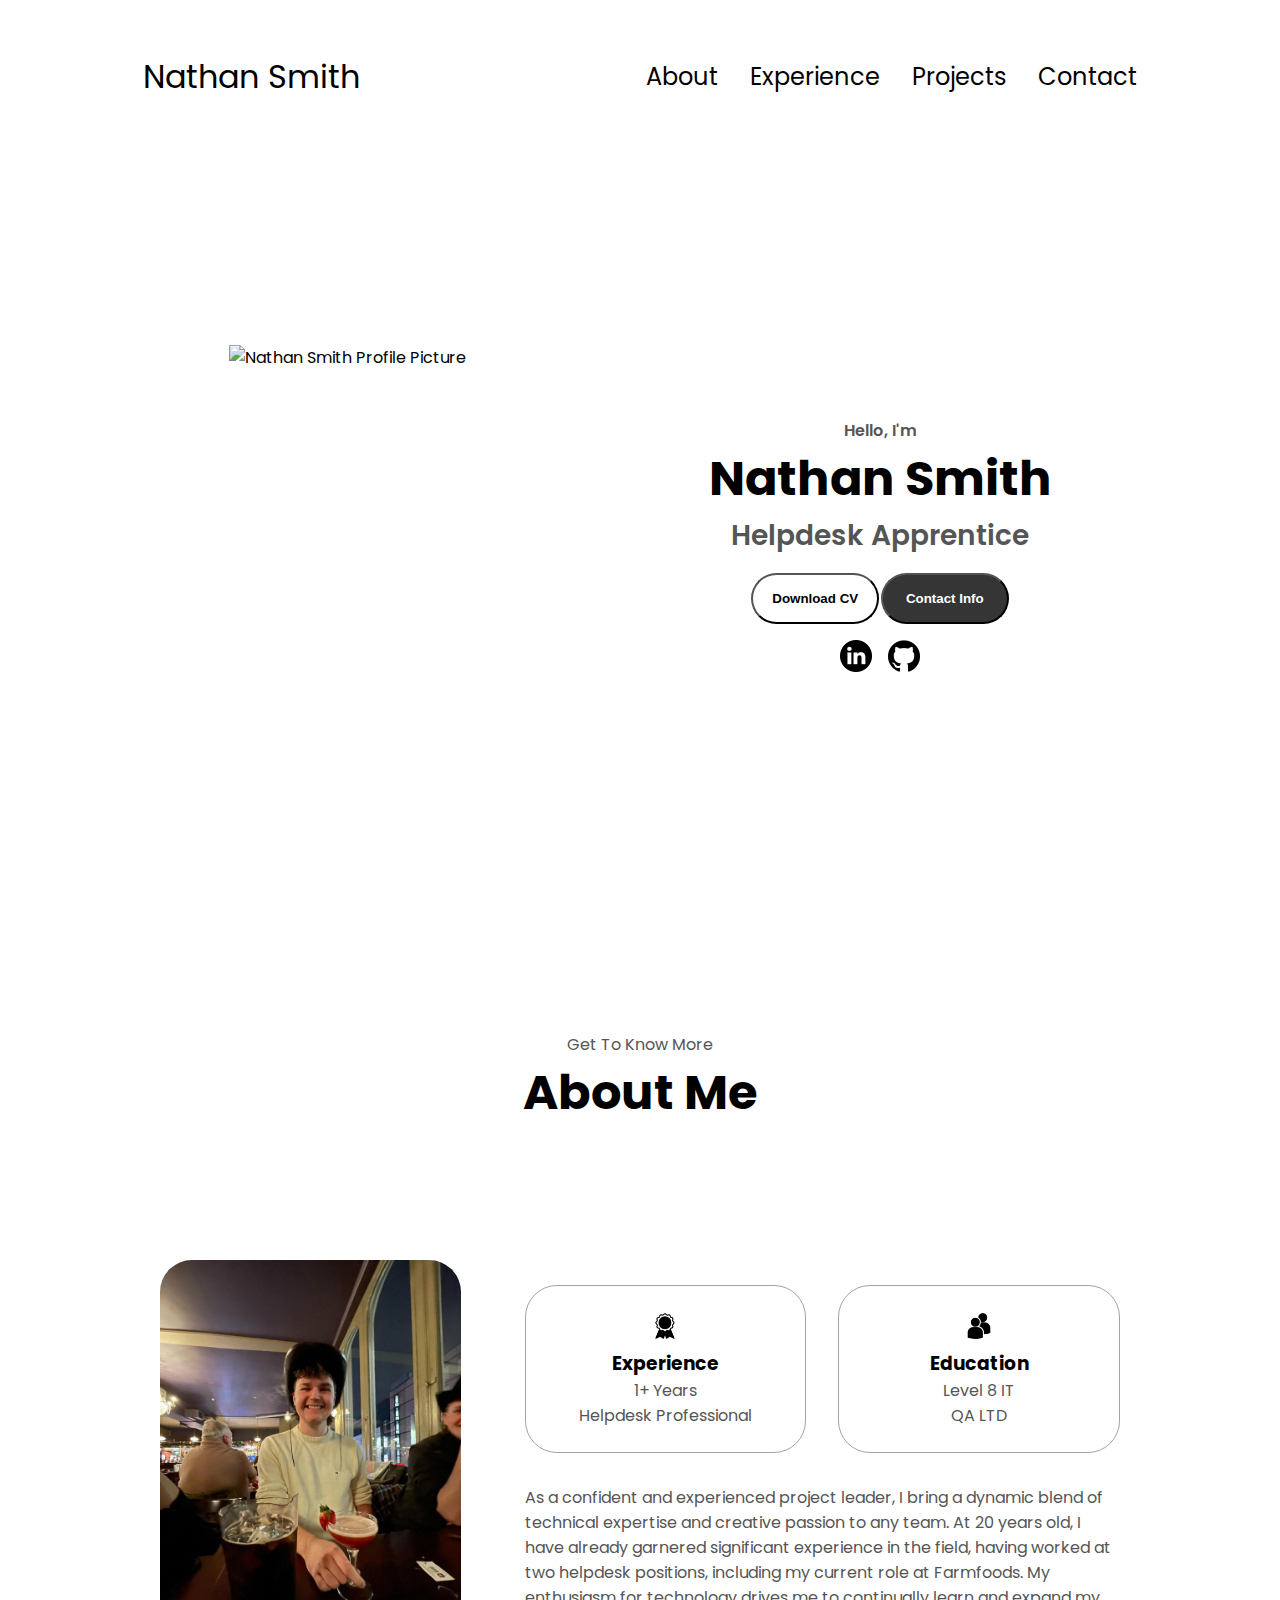
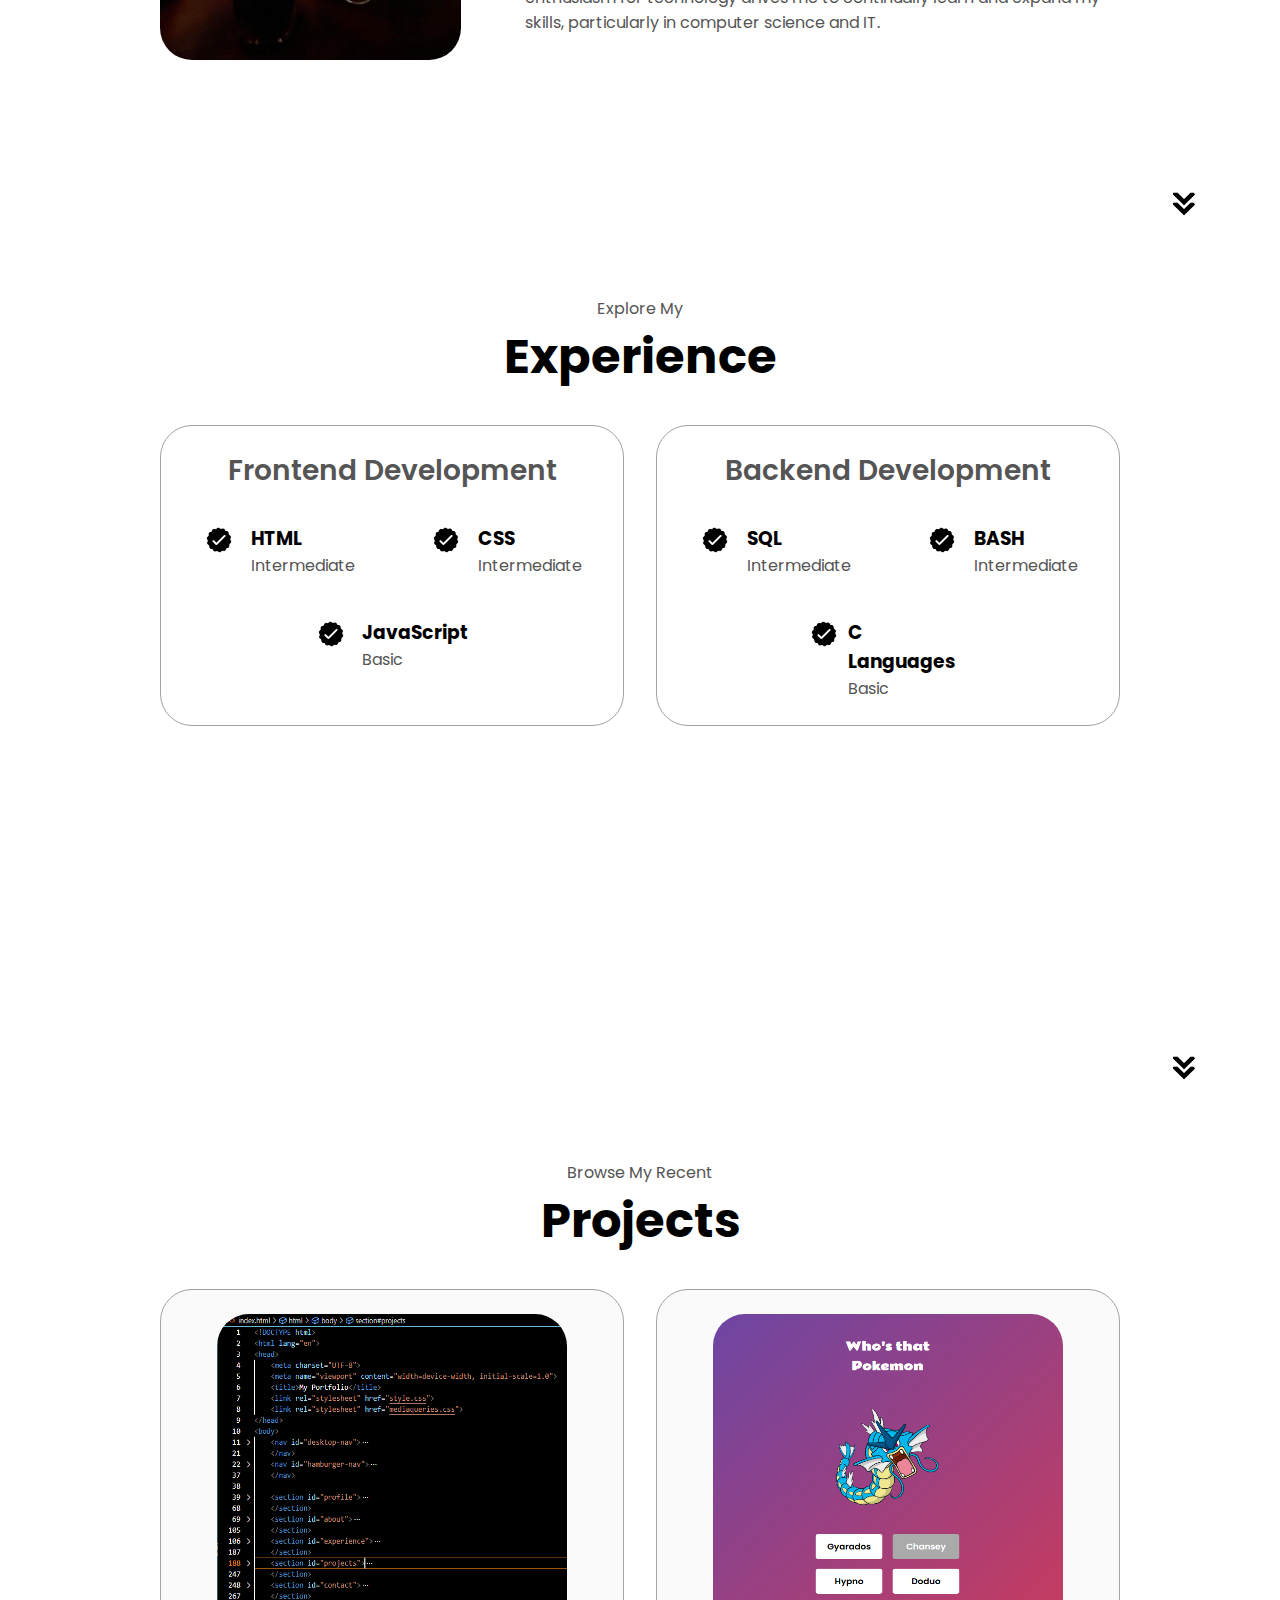
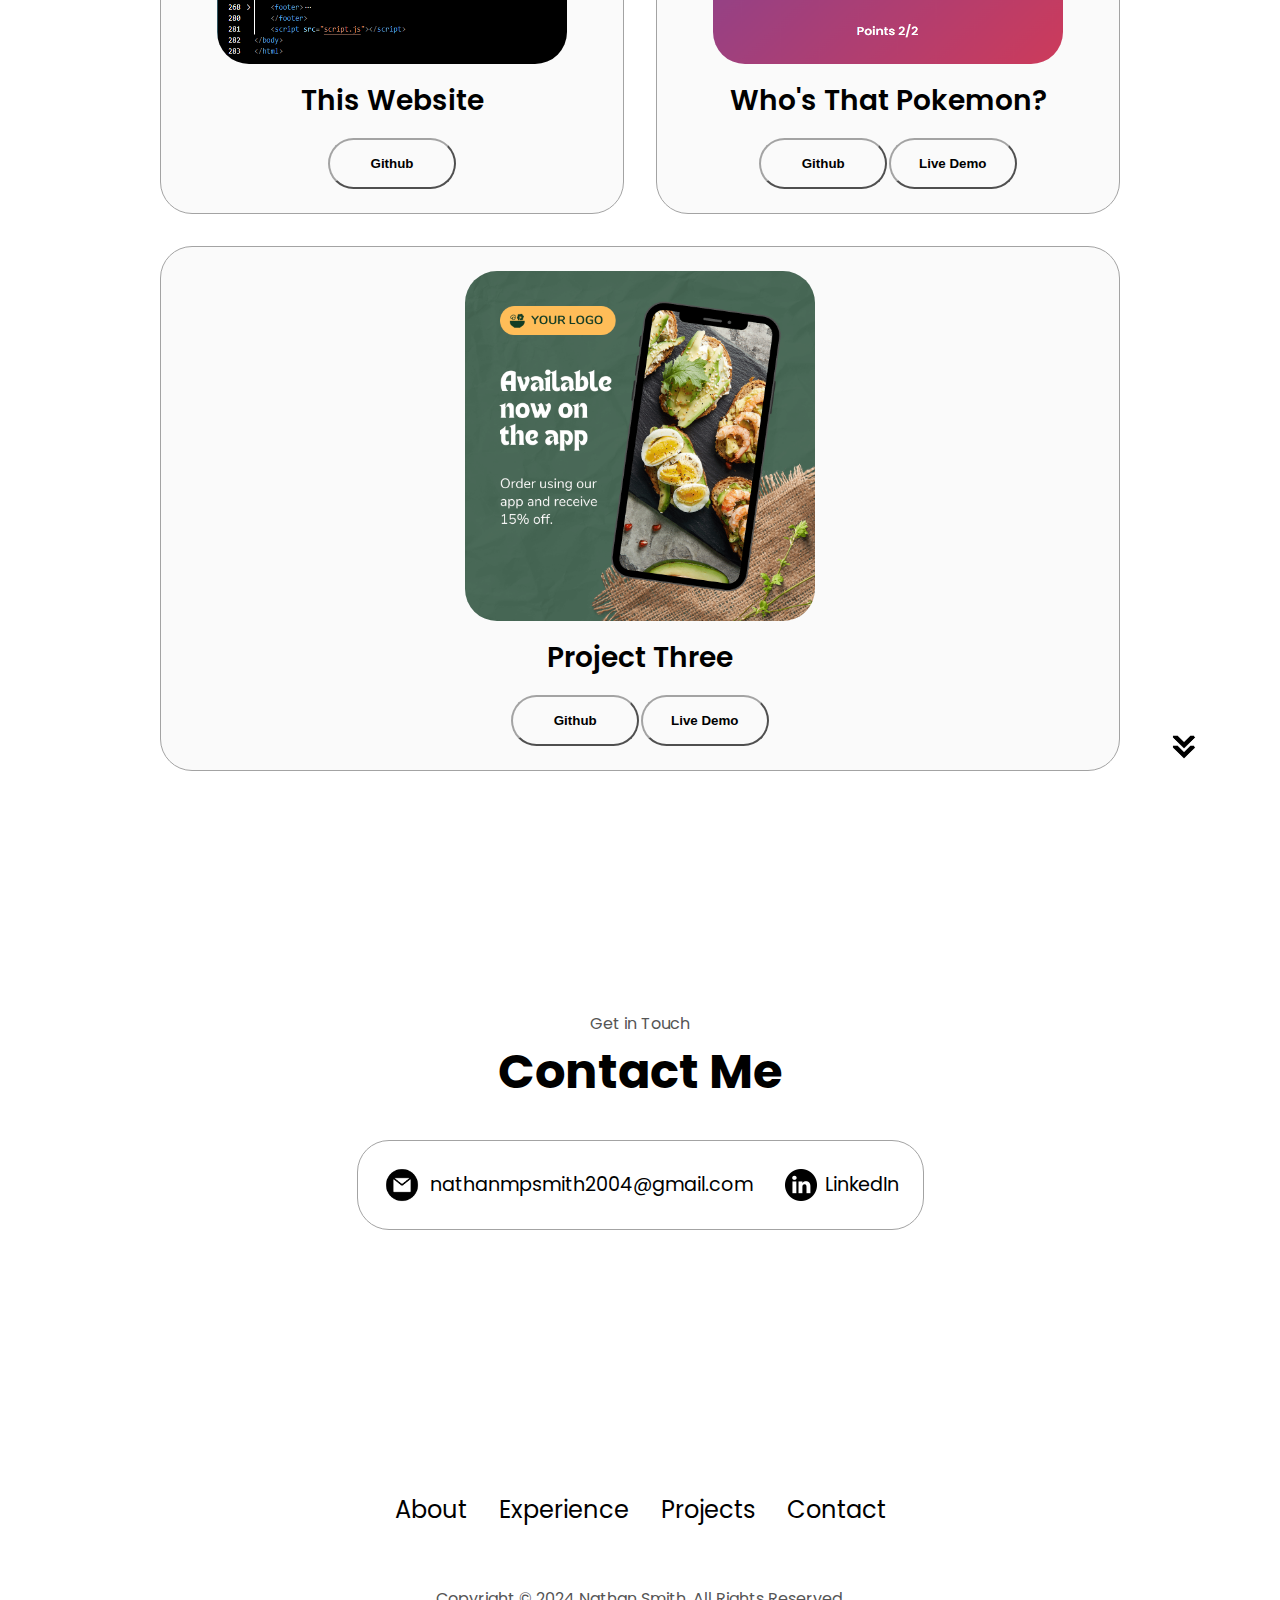
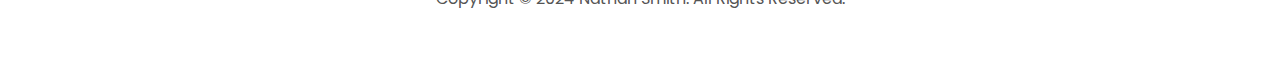
==== commit 88c770d2: "Update v1.2" ====
--- a/index.html
+++ b/index.html
@@ -119,7 +119,7 @@
 			<div class="section-container">
 				<div class="section__pic-container">
 					<img
-						src="./assets/AboutPic.JPG"
+						src="./assets/PictureOfMe.jpg"
 						alt="Profile Picture"
 						class="about-pic"
 					/>
@@ -133,7 +133,7 @@
 								class="icon"
 							/>
 							<h3>Experience</h3>
-							<p>2+ Years <br />Helpdesk Professional</p>
+							<p>1+ Years <br />Helpdesk Professional</p>
 						</div>
 						<div class="details-container">
 							<img
@@ -241,7 +241,7 @@
 								/>
 								<div>
 									<h3>C Languages</h3>
-									<p>Intermediate</p>
+									<p>Basic</p>
 								</div>
 							</article>
 						</div>
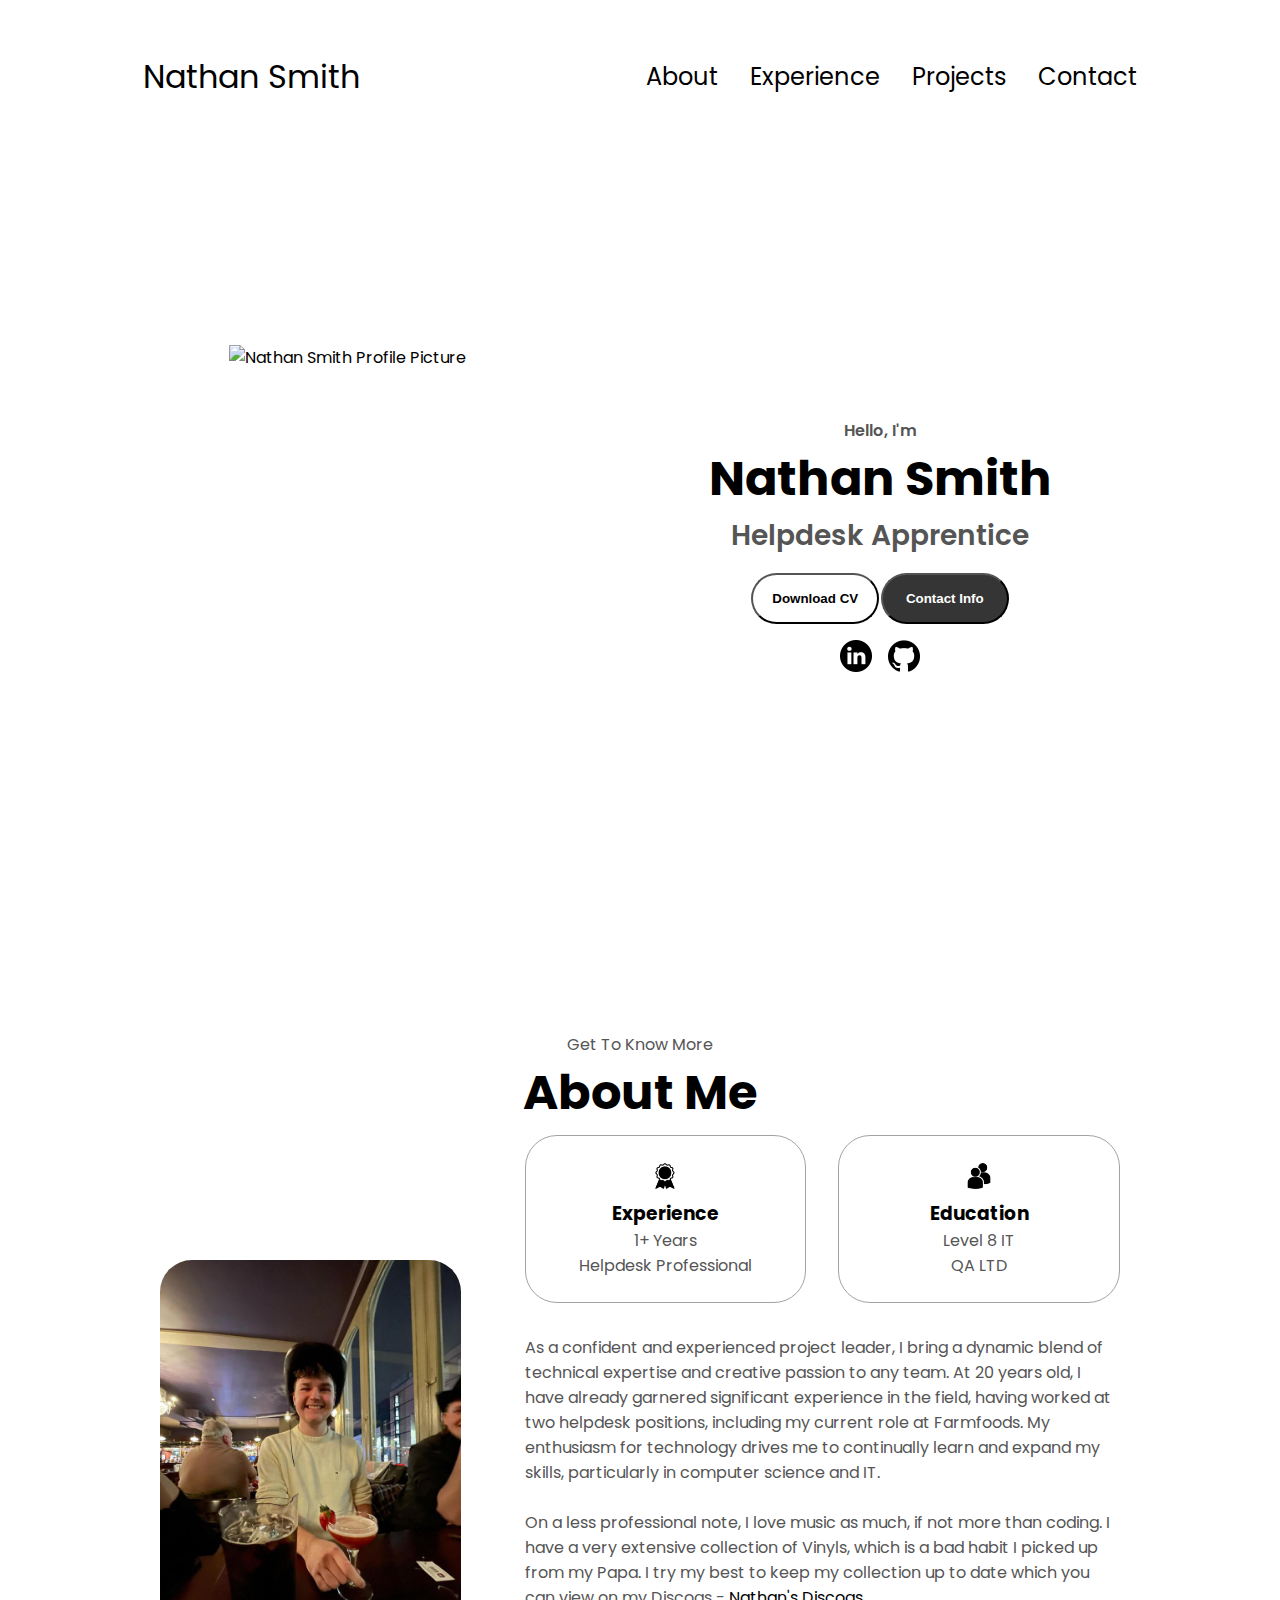
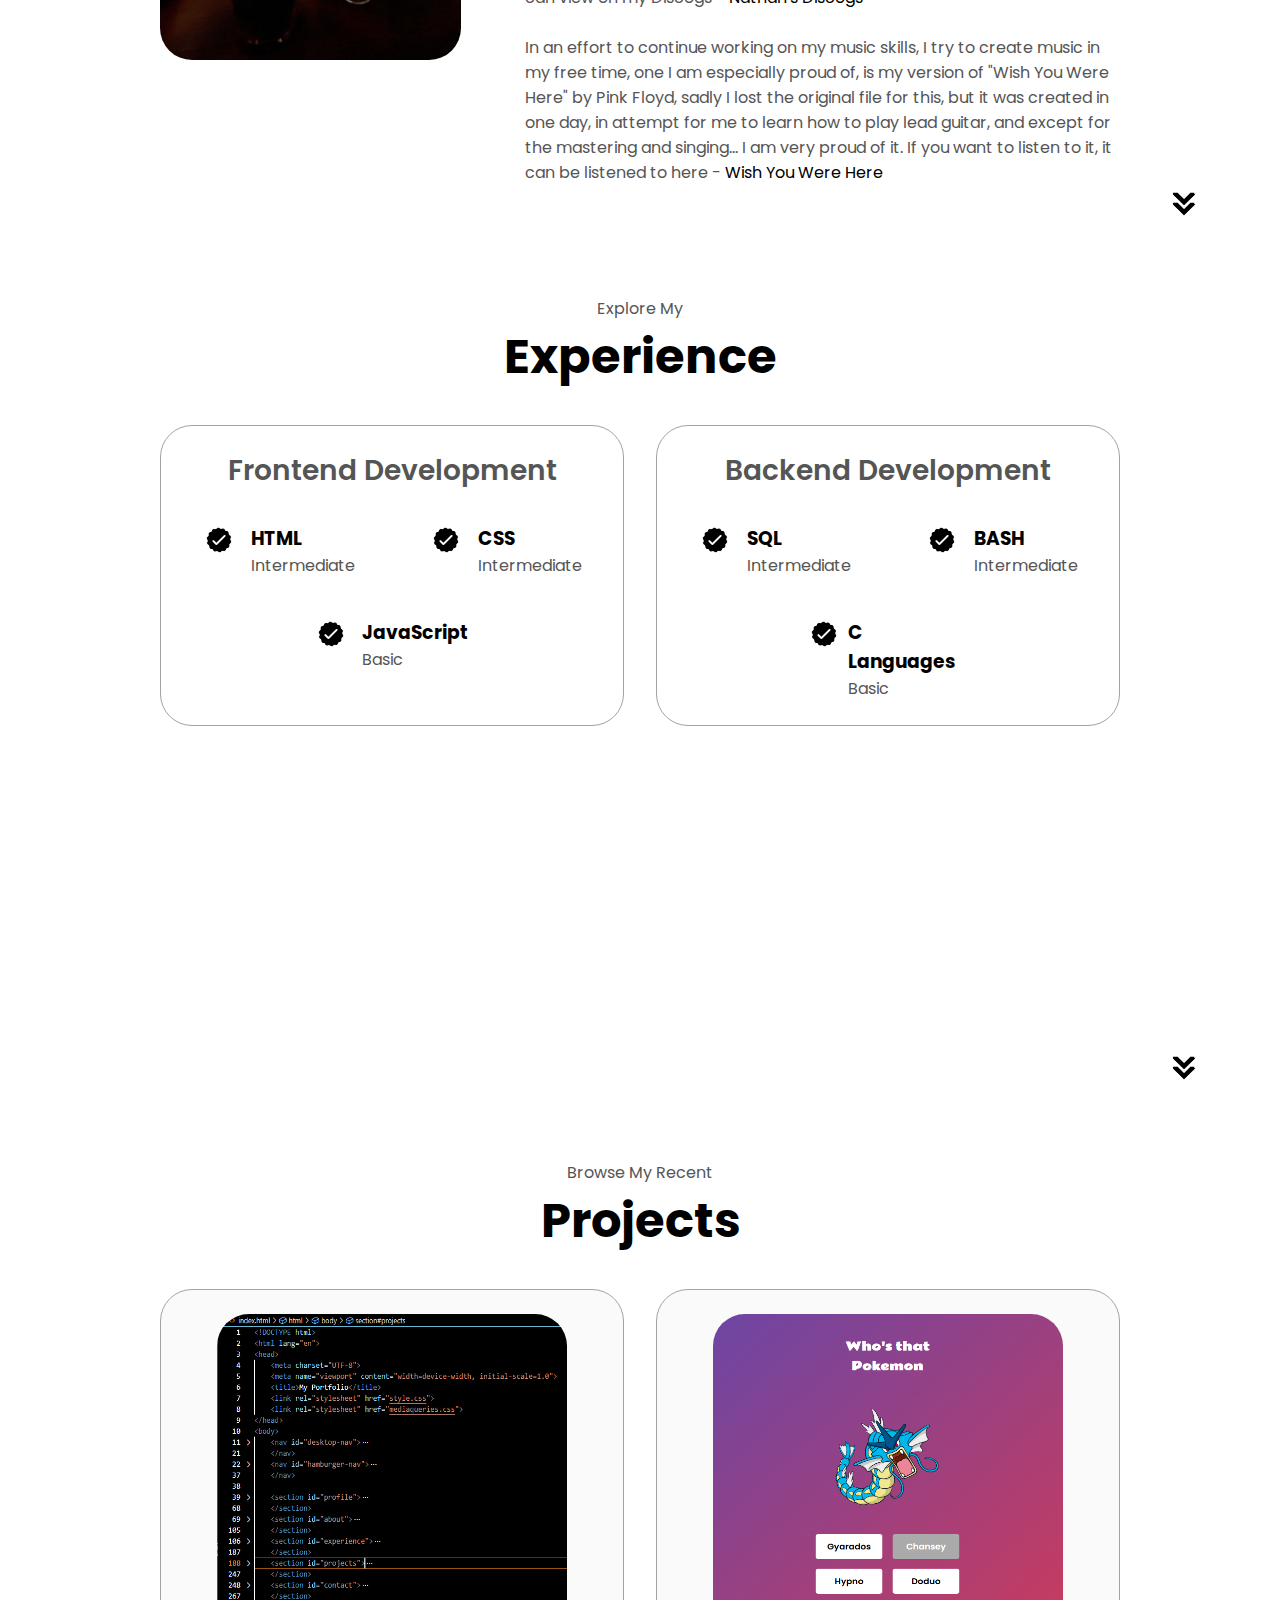
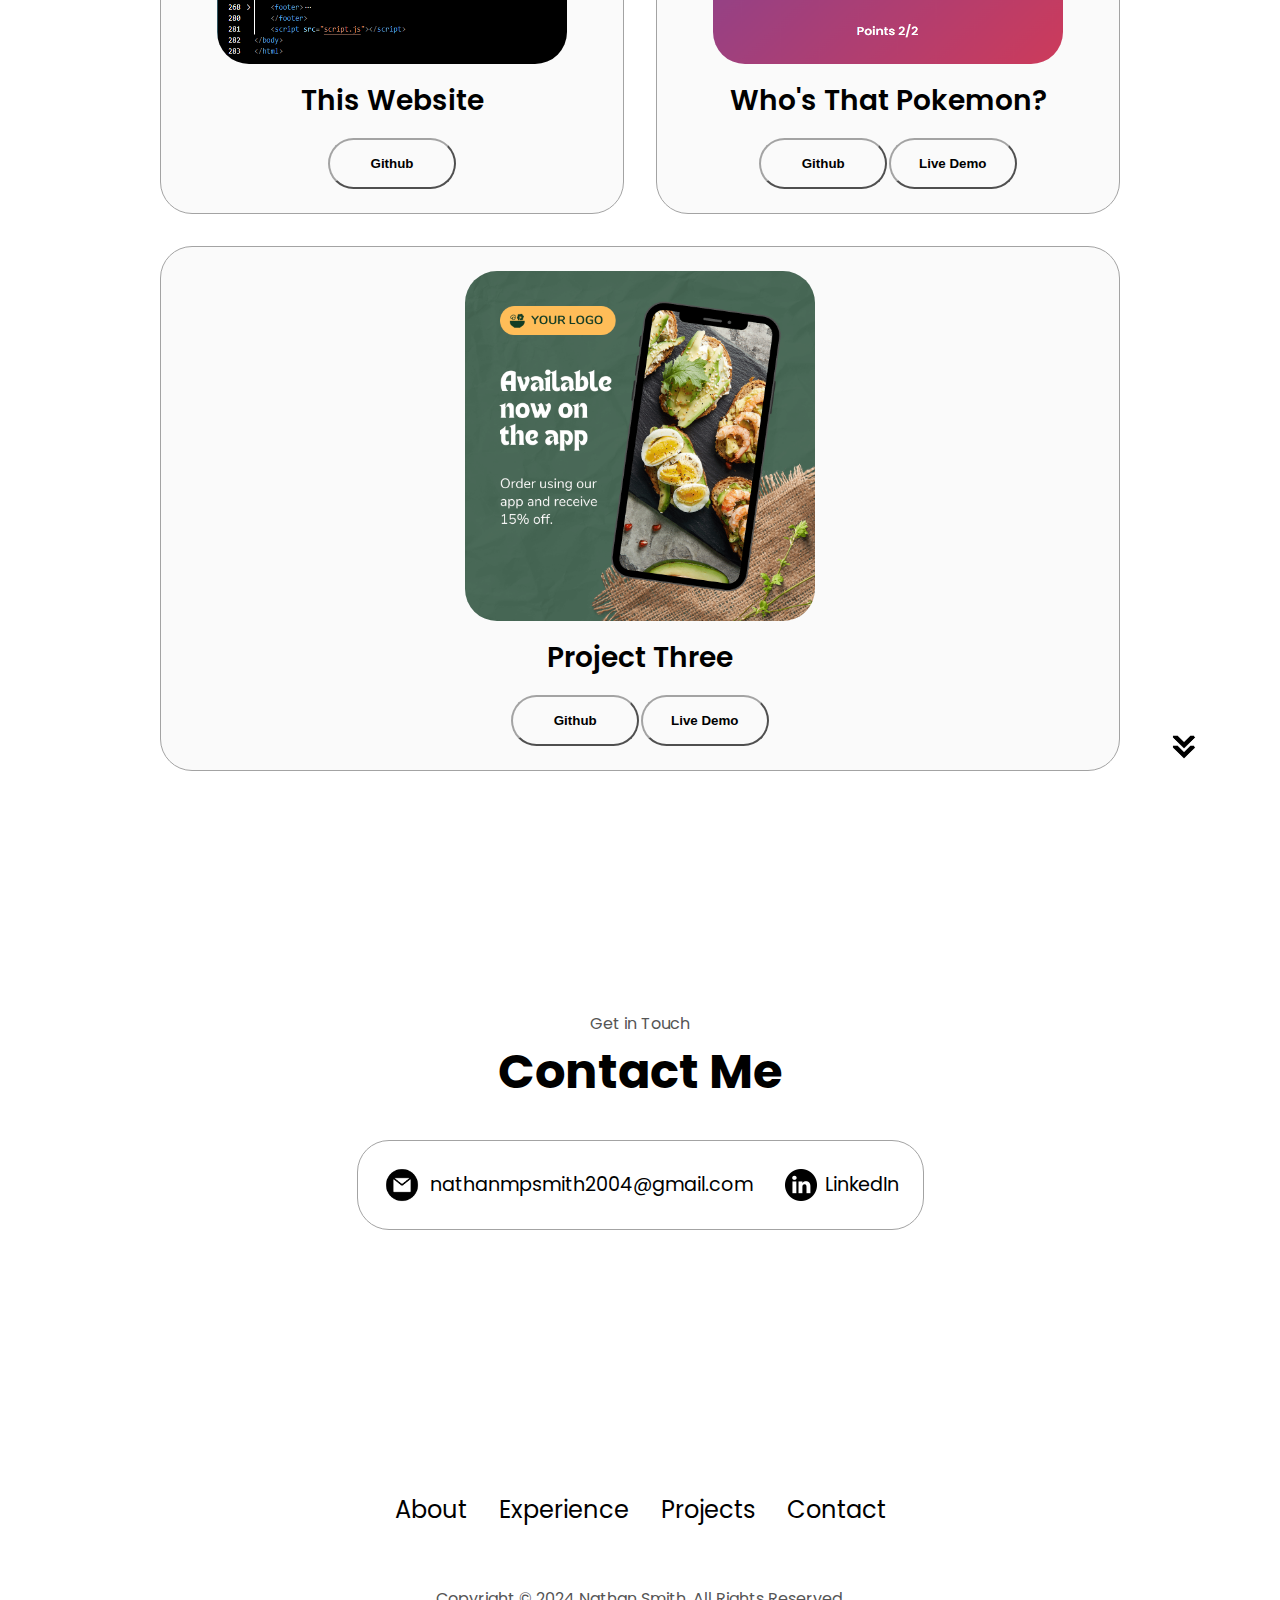
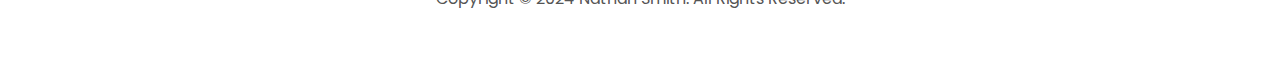
==== commit aa4fafcc: "About Me" ====
--- a/index.html
+++ b/index.html
@@ -152,7 +152,26 @@
 								in the field, having worked at two helpdesk positions, including
 								my current role at Farmfoods. My enthusiasm for technology
 								drives me to continually learn and expand my skills,
-								particularly in computer science and IT.
+								particularly in computer science and IT.<br /><br />On a less
+								professional note, I love music as much, if not more than
+								coding. I have a very extensive collection of Vinyls, which is a
+								bad habit I picked up from my Papa. I try my best to keep my
+								collection up to date which you can view on my Discogs -
+								<a
+									href="https://www.discogs.com/user/Smudge04/collection?header=1"
+									>Nathan's Discogs</a
+								>
+								<br /><br />
+								In an effort to continue working on my music skills, I try to
+								create music in my free time, one I am especially proud of, is
+								my version of "Wish You Were Here" by Pink Floyd, sadly I lost
+								the original file for this, but it was created in one day, in
+								attempt for me to learn how to play lead guitar, and except for
+								the mastering and singing... I am very proud of it. If you want
+								to listen to it, it can be listened to here -
+								<a href="https://www.youtube.com/watch?v=Xyxpsq5dPrs"
+									>Wish You Were Here</a
+								>
 							</p>
 						</div>
 					</div>
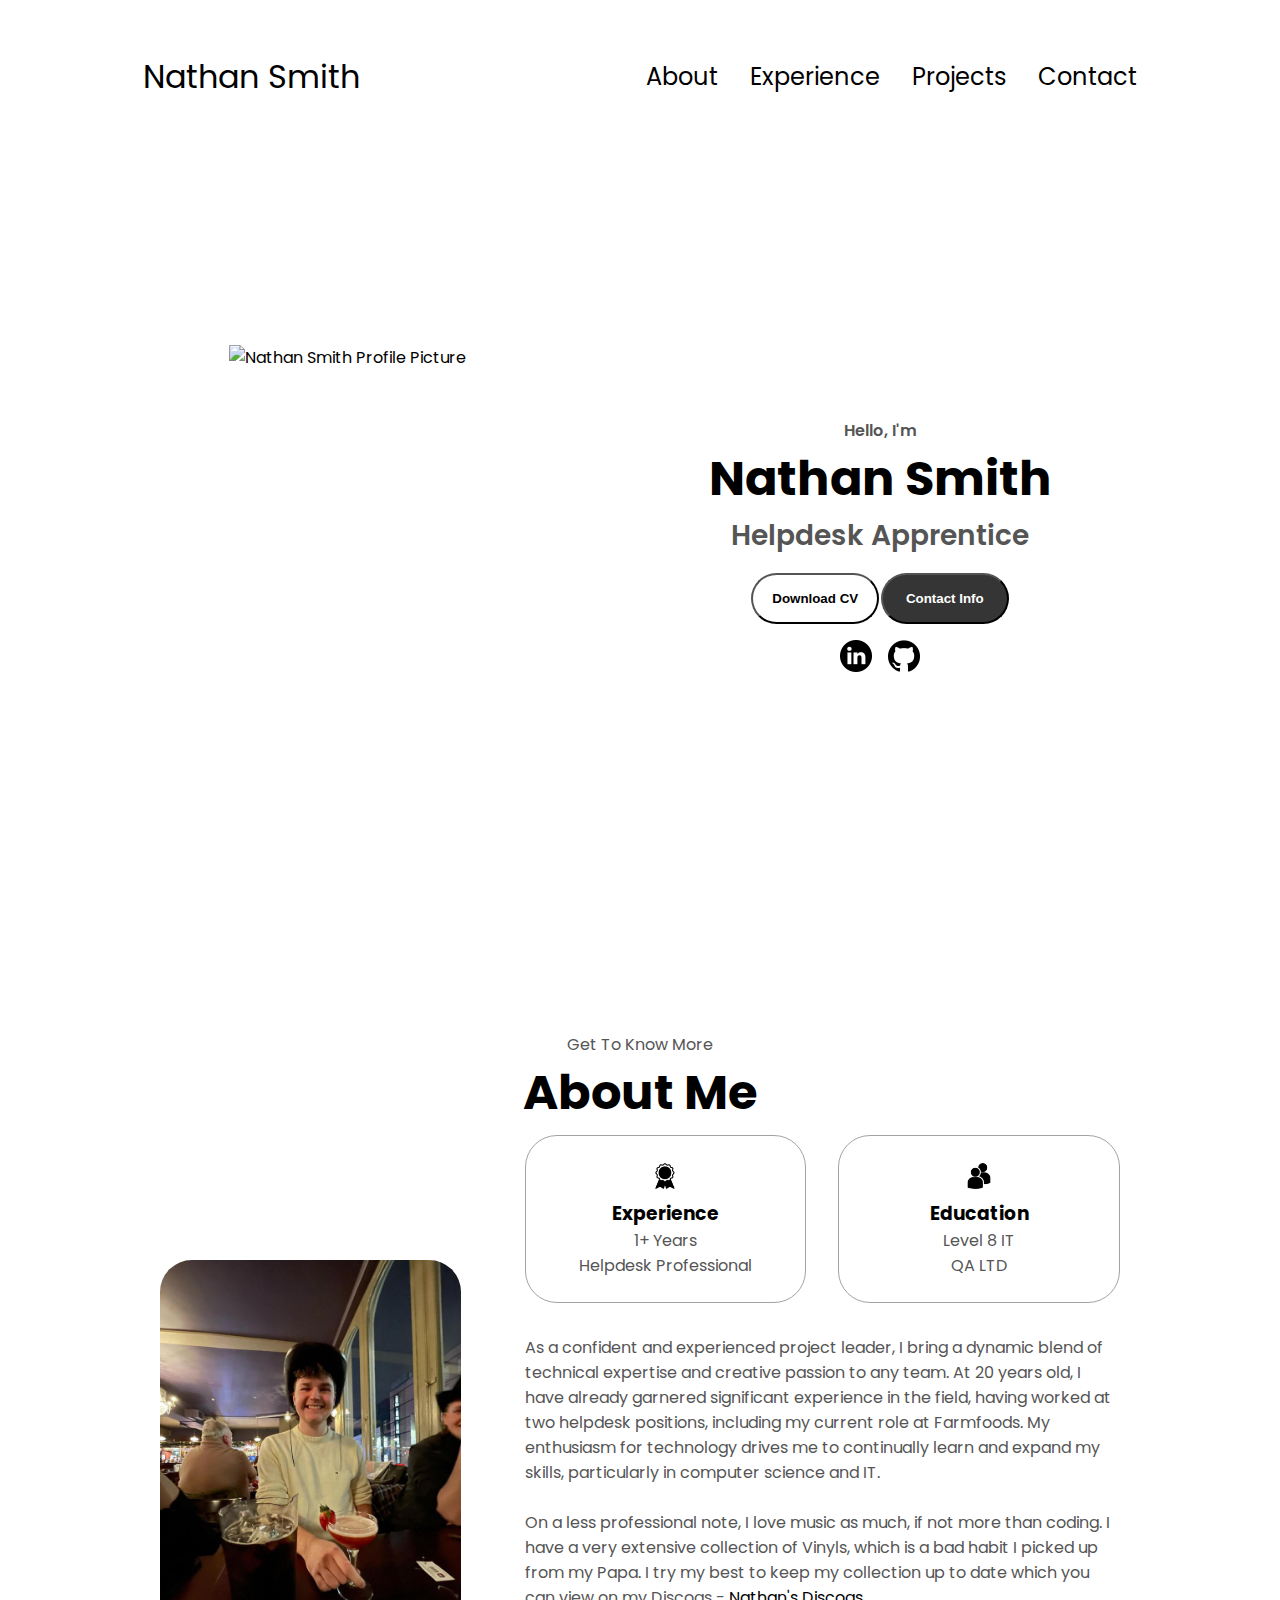
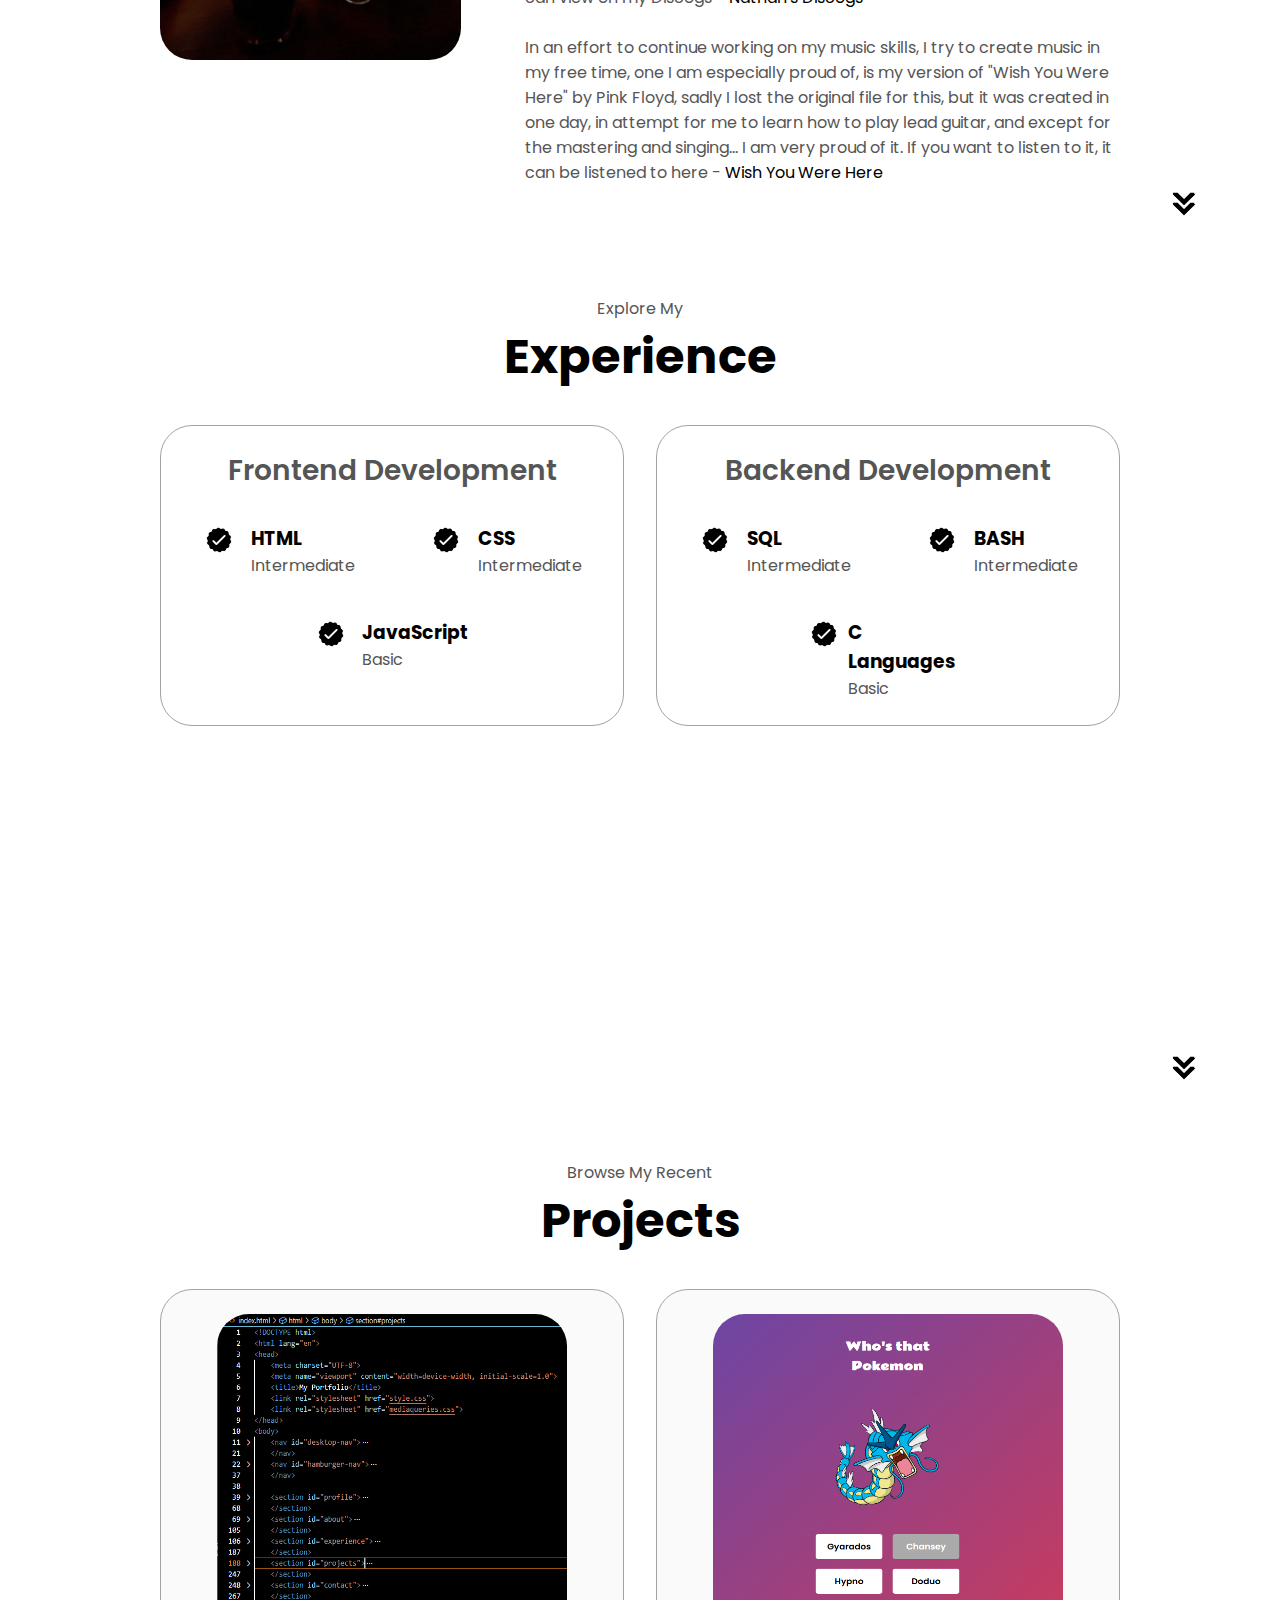
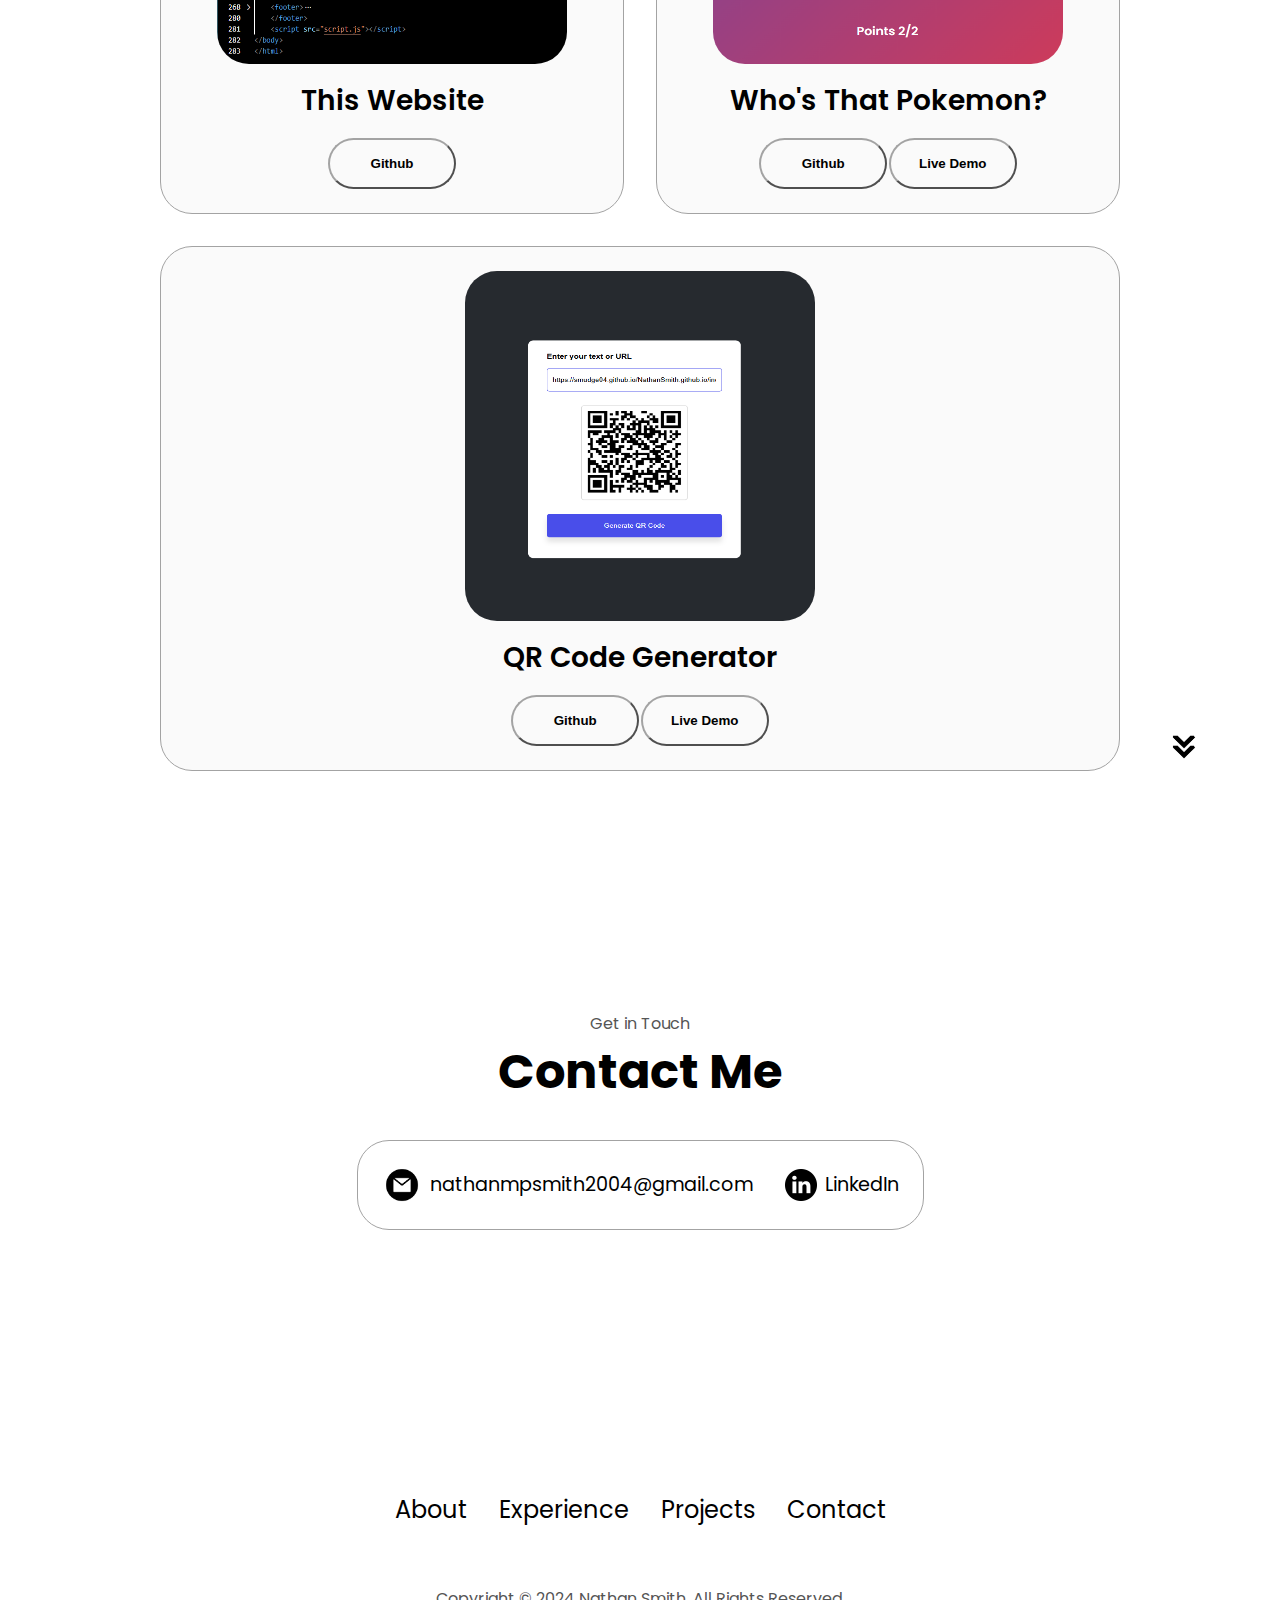
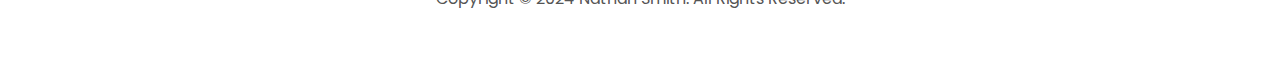
==== commit c030e619: "New Project!" ====
--- a/index.html
+++ b/index.html
@@ -326,22 +326,24 @@
 					<div class="details-container color-container">
 						<div class="article-container">
 							<img
-								src="./assets/project-3.png"
+								src="./assets/QrProject.png"
 								alt="Project 1"
 								class="project-img"
 							/>
 						</div>
-						<h2 class="experience-sub-title project-title">Project Three</h2>
+						<h2 class="experience-sub-title project-title">
+							QR Code Generator
+						</h2>
 						<div class="btn-container">
 							<button
 								class="btn btn-color-2 project-btn"
-								onclick="location.href='https://github.com'"
+								onclick="location.href='https://github.com/Smudge04/QR-Generator'"
 							>
 								Github
 							</button>
 							<button
 								class="btn btn-color-2 project-btn"
-								onclick="location.href='https://github.com'"
+								onclick="location.href='https://smudge04.github.io/QR-Generator/'"
 							>
 								Live Demo
 							</button>
